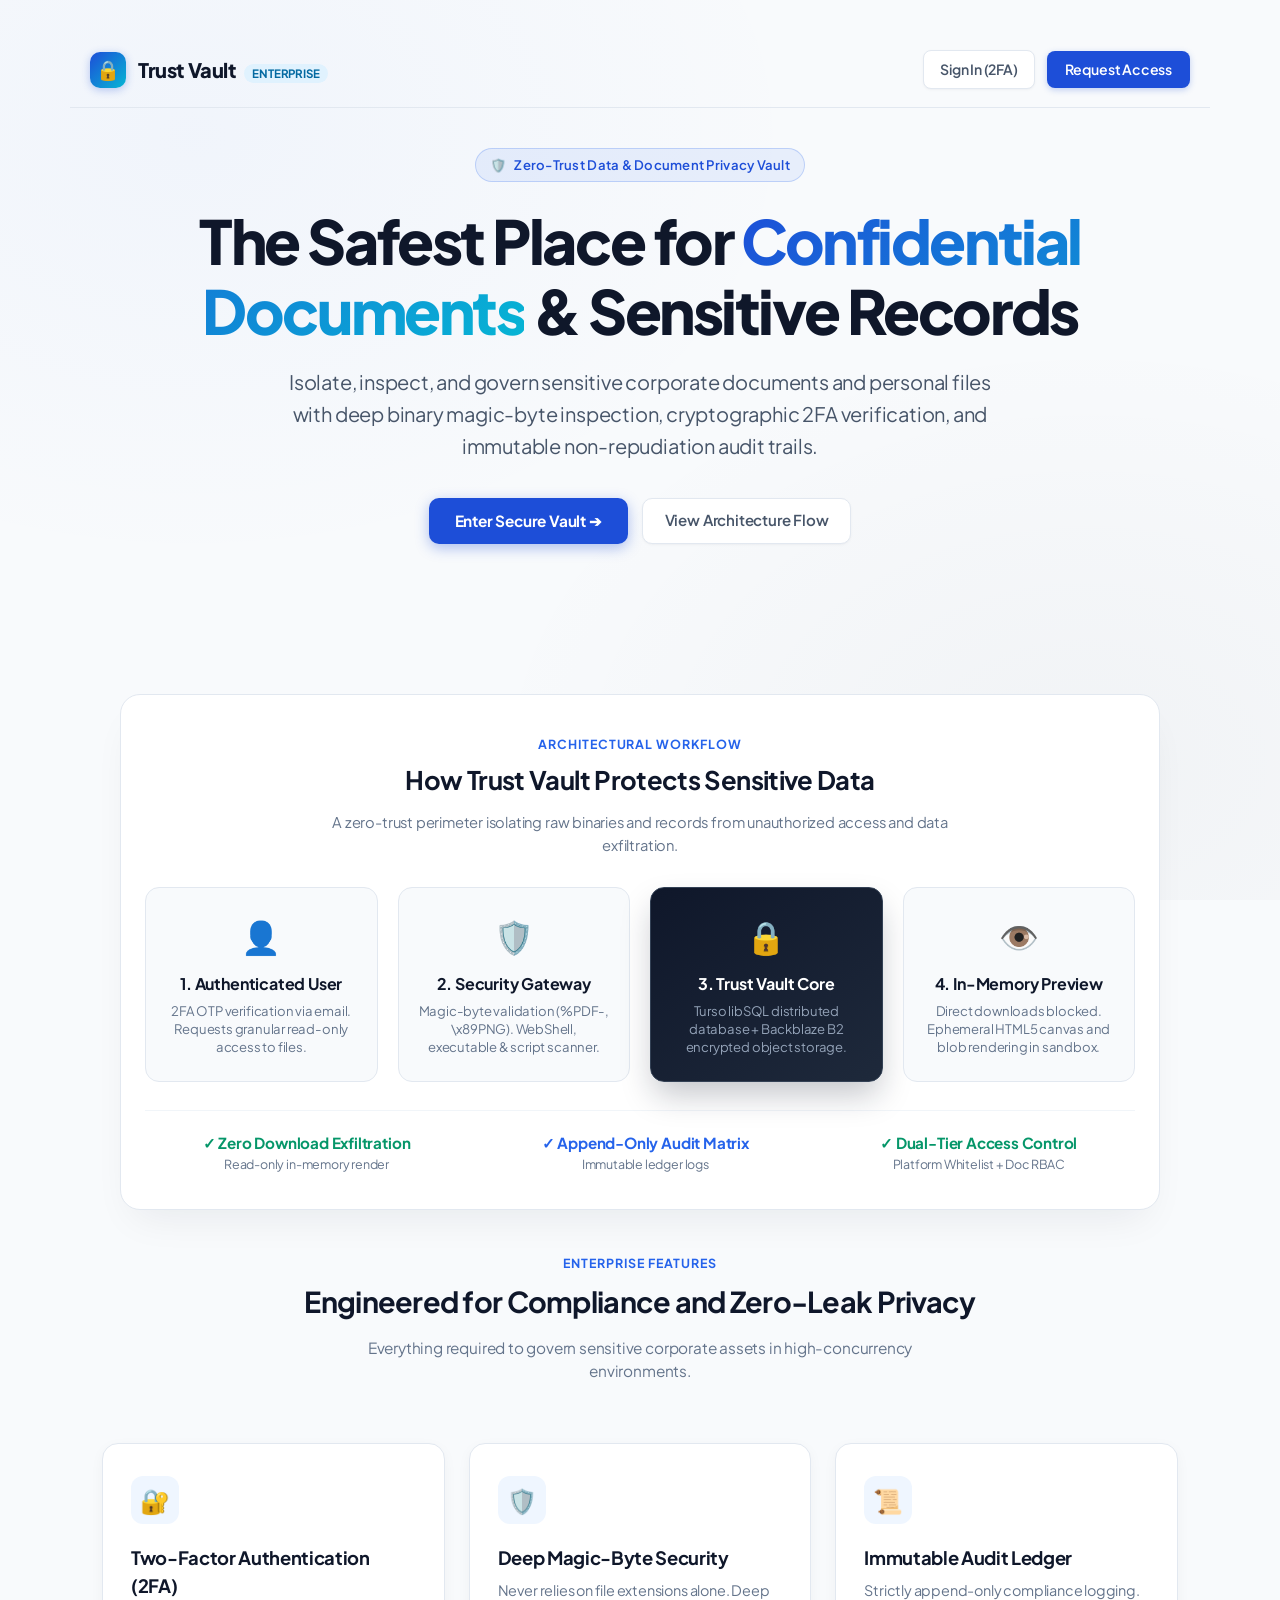
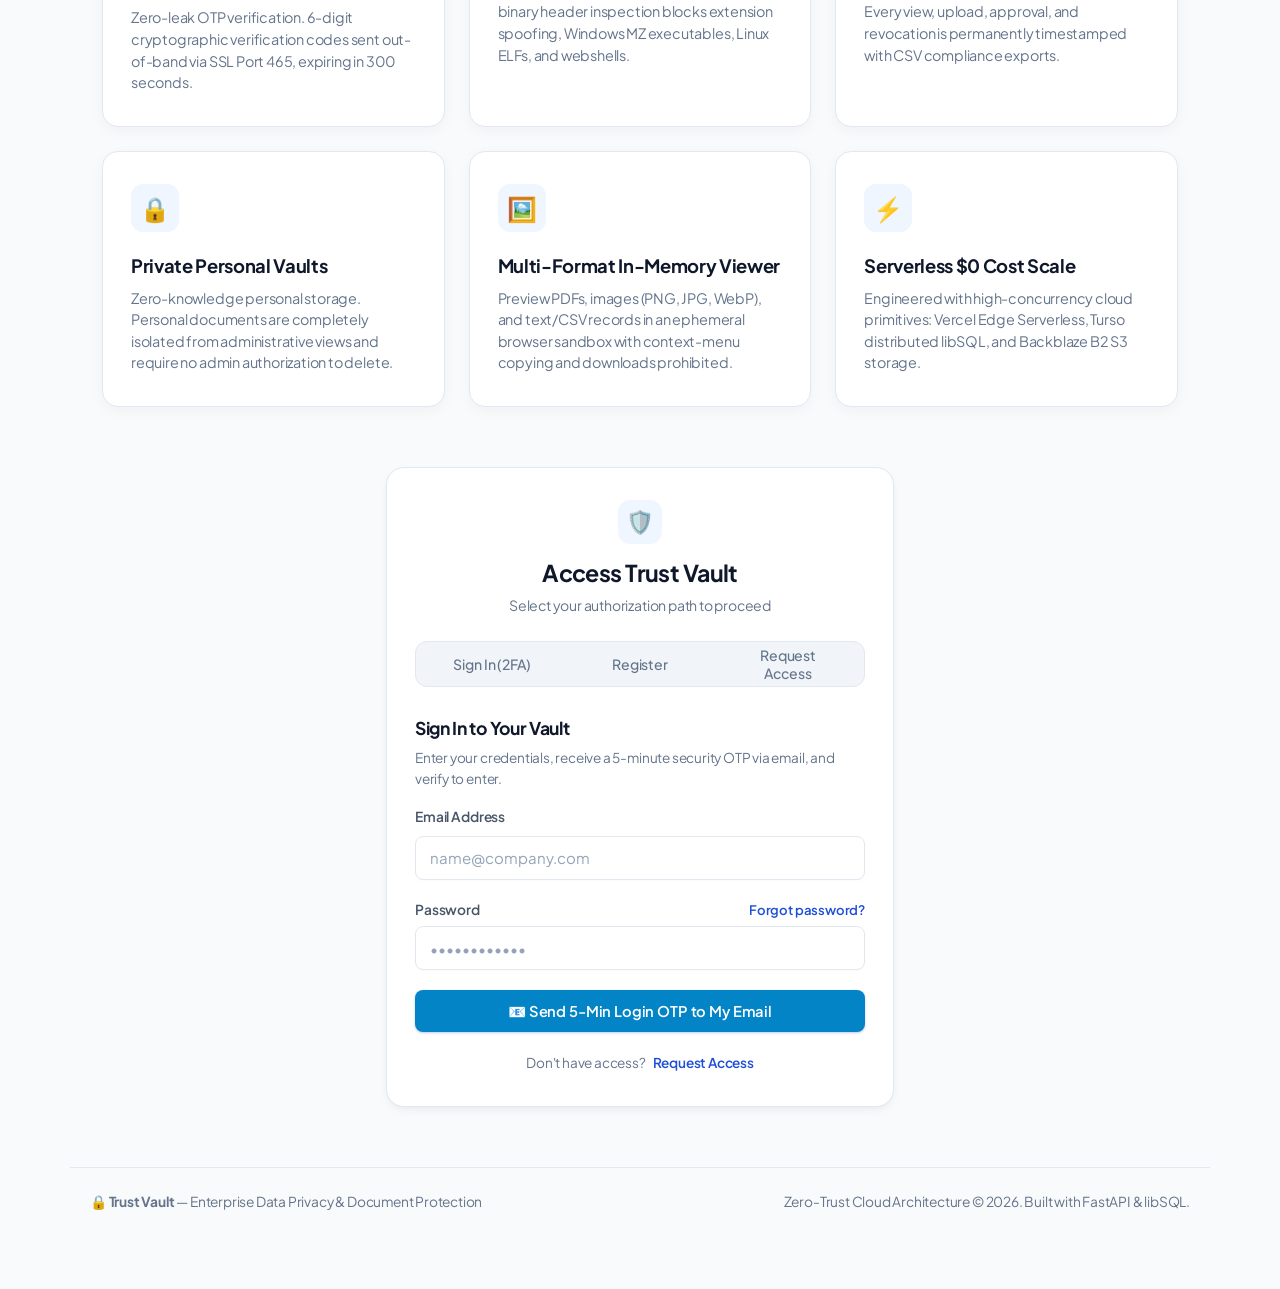
==== public/index.html @ 396ccda2 "feat(ui): design Skyflow-inspired enterprise privacy vault landing page with visual architectural fl" ====
<!DOCTYPE html>
<html lang="en">
<head>
    <meta charset="UTF-8">
    <meta name="viewport" content="width=device-width, initial-scale=1.0">
    <title>Trust Vault — Zero-Trust Data & Document Privacy Vault</title>
    <link rel="stylesheet" href="style.css">
    <style>
        /* Skyflow-Inspired High-Tech Privacy Vault Theme */
        .landing-hero {
            max-width: 1200px;
            margin: 0 auto;
            padding: 40px 20px 60px 20px;
            text-align: center;
        }
        .sky-badge {
            display: inline-flex;
            align-items: center;
            gap: 8px;
            padding: 6px 14px;
            background: rgba(37, 99, 235, 0.08);
            border: 1px solid rgba(37, 99, 235, 0.22);
            border-radius: 9999px;
            font-size: 0.82rem;
            font-weight: 600;
            color: #1d4ed8;
            margin-bottom: 24px;
            letter-spacing: 0.02em;
        }
        .sky-hero-title {
            font-size: clamp(2.3rem, 5vw, 3.8rem);
            font-weight: 800;
            line-height: 1.15;
            letter-spacing: -0.04em;
            color: #0f172a;
            max-width: 900px;
            margin: 0 auto 20px auto;
        }
        .sky-hero-title span {
            background: linear-gradient(135deg, #1d4ed8 0%, #06b6d4 100%);
            -webkit-background-clip: text;
            -webkit-text-fill-color: transparent;
        }
        .sky-hero-desc {
            font-size: clamp(1.05rem, 2vw, 1.25rem);
            color: #475569;
            max-width: 720px;
            margin: 0 auto 36px auto;
            line-height: 1.6;
        }
        .sky-cta-group {
            display: flex;
            justify-content: center;
            align-items: center;
            gap: 14px;
            flex-wrap: wrap;
            margin-bottom: 50px;
        }
        
        /* Architecture Flow Diagram Container */
        .sky-architecture-card {
            background: #ffffff;
            border: 1px solid #e2e8f0;
            border-radius: 20px;
            padding: 36px 24px;
            box-shadow: 0 20px 40px -15px rgba(15, 23, 42, 0.08);
            margin: 40px auto;
            max-width: 1040px;
        }
        
        .flow-grid {
            display: grid;
            grid-template-columns: repeat(auto-fit, minmax(220px, 1fr));
            gap: 20px;
            align-items: center;
            margin-top: 30px;
            position: relative;
        }

        .flow-node {
            background: #f8fafc;
            border: 1px solid #e2e8f0;
            border-radius: 14px;
            padding: 24px 18px;
            text-align: center;
            transition: all 0.25s ease;
            position: relative;
        }
        .flow-node:hover {
            transform: translateY(-3px);
            border-color: #2563eb;
            box-shadow: 0 10px 25px -5px rgba(37, 99, 235, 0.12);
        }
        .flow-node-vault {
            background: linear-gradient(145deg, #0f172a 0%, #1e293b 100%);
            border: 1px solid #334155;
            color: #ffffff;
            box-shadow: 0 16px 32px -4px rgba(15, 23, 42, 0.25);
        }
        .flow-node-vault p {
            color: #94a3b8;
        }
        .flow-node-icon {
            font-size: 2rem;
            margin-bottom: 12px;
            display: inline-block;
        }

        /* Bento Grid Capabilities */
        .bento-grid {
            display: grid;
            grid-template-columns: repeat(auto-fit, minmax(310px, 1fr));
            gap: 24px;
            max-width: 1140px;
            margin: 60px auto;
            padding: 0 16px;
        }
        .bento-card {
            background: #ffffff;
            border: 1px solid #e2e8f0;
            border-radius: 16px;
            padding: 32px 28px;
            box-shadow: 0 4px 14px rgba(15, 23, 42, 0.04);
            transition: all 0.25s ease;
            text-align: left;
        }
        .bento-card:hover {
            border-color: #cbd5e1;
            box-shadow: 0 14px 28px -4px rgba(15, 23, 42, 0.08);
            transform: translateY(-2px);
        }
        .bento-icon-wrapper {
            width: 48px;
            height: 48px;
            border-radius: 12px;
            display: flex;
            align-items: center;
            justify-content: center;
            font-size: 1.5rem;
            margin-bottom: 20px;
            background: #eff6ff;
            color: #1d4ed8;
        }

        /* Interactive Authentication Gateway Modal/Card */
        #authPortalCard {
            scroll-margin-top: 40px;
        }
    </style>
</head>
<body>

    <!-- 1. EXECUTIVE SKYFLOW-STYLE HEADER -->
    <header style="max-width: 1140px; margin: 0 auto; display: flex; justify-content: space-between; align-items: center; padding: 18px 20px; border-bottom: 1px solid var(--border-light);">
        <div style="display: flex; align-items: center; gap: 12px;">
            <div style="width: 36px; height: 36px; background: linear-gradient(135deg, #1d4ed8, #06b6d4); border-radius: 10px; display: flex; align-items: center; justify-content: center; color: white; font-size: 1.2rem; font-weight: bold; box-shadow: 0 2px 8px rgba(29, 78, 216, 0.3);">
                🔒
            </div>
            <div>
                <span style="font-weight: 800; font-size: 1.25rem; letter-spacing: -0.02em; color: #0f172a;">Trust Vault</span>
                <span style="font-size: 0.72rem; background: #e0f2fe; color: #0369a1; padding: 2px 8px; border-radius: 9999px; margin-left: 6px; font-weight: 700;">ENTERPRISE</span>
            </div>
        </div>
        <div style="display: flex; gap: 12px; align-items: center;">
            <a href="#authPortalCard" onclick="switchTab('login')" class="btn-secondary" style="text-decoration: none; padding: 8px 16px; border-radius: 8px; font-size: 0.88rem; font-weight: 600;">Sign In (2FA)</a>
            <a href="#authPortalCard" onclick="switchTab('request')" style="text-decoration: none; background: #1d4ed8; color: white; padding: 8px 18px; border-radius: 8px; font-size: 0.88rem; font-weight: 600; box-shadow: 0 2px 6px rgba(29, 78, 216, 0.25);">Request Access</a>
        </div>
    </header>

    <!-- 2. HERO SECTION -->
    <section class="landing-hero">
        <div class="sky-badge">
            <span>🛡️</span> Zero-Trust Data & Document Privacy Vault
        </div>
        <h1 class="sky-hero-title">
            The Safest Place for <span>Confidential Documents</span> & Sensitive Records
        </h1>
        <p class="sky-hero-desc">
            Isolate, inspect, and govern sensitive corporate documents and personal files with deep binary magic-byte inspection, cryptographic 2FA verification, and immutable non-repudiation audit trails.
        </p>
        <div class="sky-cta-group">
            <a href="#authPortalCard" onclick="switchTab('login')" style="text-decoration: none; background: #1d4ed8; color: white; height: 46px; padding: 0 26px; border-radius: 10px; font-size: 0.96rem; font-weight: 700; display: inline-flex; align-items: center; gap: 8px; box-shadow: 0 4px 14px rgba(29, 78, 216, 0.35);">
                Enter Secure Vault ➔
            </a>
            <a href="#skyflowArchitecture" class="btn-secondary" style="text-decoration: none; height: 46px; padding: 0 22px; border-radius: 10px; font-size: 0.94rem; font-weight: 600; display: inline-flex; align-items: center; gap: 8px;">
                View Architecture Flow
            </a>
        </div>
    </section>

    <!-- 3. SKYFLOW-STYLE ARCHITECTURE DIAGRAM -->
    <section id="skyflowArchitecture" style="max-width: 1140px; margin: 0 auto; padding: 0 16px;">
        <div class="sky-architecture-card">
            <div style="text-align: center; max-width: 650px; margin: 0 auto;">
                <span style="font-size: 0.78rem; text-transform: uppercase; font-weight: 700; letter-spacing: 0.08em; color: #2563eb;">Architectural Workflow</span>
                <h2 style="margin-top: 6px; font-size: 1.6rem;">How Trust Vault Protects Sensitive Data</h2>
                <p style="font-size: 0.92rem; color: #64748b;">A zero-trust perimeter isolating raw binaries and records from unauthorized access and data exfiltration.</p>
            </div>

            <!-- Flow Diagram Visualization -->
            <div class="flow-grid">
                <!-- Step 1: User Client -->
                <div class="flow-node">
                    <span class="flow-node-icon">👤</span>
                    <h4 style="margin-bottom: 6px; font-size: 1rem; color: #0f172a;">1. Authenticated User</h4>
                    <p style="font-size: 0.82rem; color: #64748b; line-height: 1.4;">2FA OTP verification via email. Requests granular read-only access to files.</p>
                </div>

                <!-- Step 2: Zero-Trust Gateway -->
                <div class="flow-node">
                    <span class="flow-node-icon">🛡️</span>
                    <h4 style="margin-bottom: 6px; font-size: 1rem; color: #0f172a;">2. Security Gateway</h4>
                    <p style="font-size: 0.82rem; color: #64748b; line-height: 1.4;">Magic-byte validation (%PDF-, \x89PNG). WebShell, executable & script scanner.</p>
                </div>

                <!-- Step 3: Isolated Privacy Vault Core -->
                <div class="flow-node flow-node-vault">
                    <span class="flow-node-icon">🔒</span>
                    <h4 style="margin-bottom: 6px; font-size: 1rem; color: #ffffff;">3. Trust Vault Core</h4>
                    <p style="font-size: 0.82rem; line-height: 1.4;">Turso libSQL distributed database + Backblaze B2 encrypted object storage.</p>
                </div>

                <!-- Step 4: Zero-Leak In-Memory Inspection -->
                <div class="flow-node">
                    <span class="flow-node-icon">👁️</span>
                    <h4 style="margin-bottom: 6px; font-size: 1rem; color: #0f172a;">4. In-Memory Preview</h4>
                    <p style="font-size: 0.82rem; color: #64748b; line-height: 1.4;">Direct downloads blocked. Ephemeral HTML5 canvas and blob rendering in sandbox.</p>
                </div>
            </div>

            <!-- Flow Bottom Status -->
            <div style="margin-top: 28px; padding-top: 20px; border-top: 1px solid #f1f5f9; display: flex; justify-content: space-around; flex-wrap: wrap; gap: 16px; text-align: center;">
                <div>
                    <strong style="color: #059669; font-size: 0.95rem;">✓ Zero Download Exfiltration</strong>
                    <div style="font-size: 0.78rem; color: #64748b;">Read-only in-memory render</div>
                </div>
                <div>
                    <strong style="color: #2563eb; font-size: 0.95rem;">✓ Append-Only Audit Matrix</strong>
                    <div style="font-size: 0.78rem; color: #64748b;">Immutable ledger logs</div>
                </div>
                <div>
                    <strong style="color: #059669; font-size: 0.95rem;">✓ Dual-Tier Access Control</strong>
                    <div style="font-size: 0.78rem; color: #64748b;">Platform Whitelist + Doc RBAC</div>
                </div>
            </div>
        </div>
    </section>

    <!-- 4. SKYFLOW-STYLE CAPABILITY BENTO GRID -->
    <section style="max-width: 1140px; margin: 40px auto 20px auto; text-align: center; padding: 0 16px;">
        <span style="font-size: 0.78rem; text-transform: uppercase; font-weight: 700; letter-spacing: 0.08em; color: #2563eb;">Enterprise Features</span>
        <h2 style="font-size: 1.8rem; margin-top: 6px; color: #0f172a;">Engineered for Compliance and Zero-Leak Privacy</h2>
        <p style="font-size: 0.96rem; color: #64748b; max-width: 600px; margin: 0 auto;">Everything required to govern sensitive corporate assets in high-concurrency environments.</p>

        <div class="bento-grid">
            <div class="bento-card">
                <div class="bento-icon-wrapper">🔐</div>
                <h3 style="font-size: 1.15rem; margin-bottom: 8px;">Two-Factor Authentication (2FA)</h3>
                <p style="font-size: 0.9rem; color: #64748b; line-height: 1.5;">
                    Zero-leak OTP verification. 6-digit cryptographic verification codes sent out-of-band via SSL Port 465, expiring in 300 seconds.
                </p>
            </div>

            <div class="bento-card">
                <div class="bento-icon-wrapper">🛡️</div>
                <h3 style="font-size: 1.15rem; margin-bottom: 8px;">Deep Magic-Byte Security</h3>
                <p style="font-size: 0.9rem; color: #64748b; line-height: 1.5;">
                    Never relies on file extensions alone. Deep binary header inspection blocks extension spoofing, Windows MZ executables, Linux ELFs, and webshells.
                </p>
            </div>

            <div class="bento-card">
                <div class="bento-icon-wrapper">📜</div>
                <h3 style="font-size: 1.15rem; margin-bottom: 8px;">Immutable Audit Ledger</h3>
                <p style="font-size: 0.9rem; color: #64748b; line-height: 1.5;">
                    Strictly append-only compliance logging. Every view, upload, approval, and revocation is permanently timestamped with CSV compliance exports.
                </p>
            </div>

            <div class="bento-card">
                <div class="bento-icon-wrapper">🔒</div>
                <h3 style="font-size: 1.15rem; margin-bottom: 8px;">Private Personal Vaults</h3>
                <p style="font-size: 0.9rem; color: #64748b; line-height: 1.5;">
                    Zero-knowledge personal storage. Personal documents are completely isolated from administrative views and require no admin authorization to delete.
                </p>
            </div>

            <div class="bento-card">
                <div class="bento-icon-wrapper">🖼️</div>
                <h3 style="font-size: 1.15rem; margin-bottom: 8px;">Multi-Format In-Memory Viewer</h3>
                <p style="font-size: 0.9rem; color: #64748b; line-height: 1.5;">
                    Preview PDFs, images (PNG, JPG, WebP), and text/CSV records in an ephemeral browser sandbox with context-menu copying and downloads prohibited.
                </p>
            </div>

            <div class="bento-card">
                <div class="bento-icon-wrapper">⚡</div>
                <h3 style="font-size: 1.15rem; margin-bottom: 8px;">Serverless $0 Cost Scale</h3>
                <p style="font-size: 0.9rem; color: #64748b; line-height: 1.5;">
                    Engineered with high-concurrency cloud primitives: Vercel Edge Serverless, Turso distributed libSQL, and Backblaze B2 S3 storage.
                </p>
            </div>
        </div>
    </section>

    <!-- 5. INTERACTIVE AUTHENTICATION GATEWAY (PORTAL) -->
    <section id="authPortalCard" style="max-width: 540px; margin: 40px auto 60px auto; padding: 0 16px;">
        <div class="container" style="padding: 32px 28px;">
            <div style="text-align: center; margin-bottom: 24px;">
                <div style="width: 44px; height: 44px; background: #eff6ff; color: #1d4ed8; border-radius: 12px; display: inline-flex; align-items: center; justify-content: center; font-size: 1.4rem; margin-bottom: 12px;">
                    🛡️
                </div>
                <h2 style="font-size: 1.45rem; margin-bottom: 4px;">Access Trust Vault</h2>
                <p style="font-size: 0.88rem; color: var(--text-muted);">Select your authorization path to proceed</p>
            </div>

            <div id="alertBox"></div>

            <!-- TABS (Segmented Control) -->
            <div class="tab-bar-scrollable" style="display: flex; margin-bottom: 22px;">
                <button onclick="switchTab('login')" id="tabLogin" style="flex: 1;">Sign In (2FA)</button>
                <button onclick="switchTab('register')" id="tabRegister" style="flex: 1;">Register</button>
                <button onclick="switchTab('request')" id="tabRequest" style="flex: 1;">Request Access</button>
            </div>

            <!-- 1. LOGIN FORM WITH 2FA OTP -->
            <div id="formLogin">
                <h3 style="font-size: 1.1rem; margin-bottom: 6px;">Sign In to Your Vault</h3>
                <p style="font-size: 0.85rem; color: var(--text-muted); margin-bottom: 18px;">Enter your credentials, receive a 5-minute security OTP via email, and verify to enter.</p>
                
                <div class="form-group">
                    <label>Email Address</label>
                    <input type="email" id="loginEmail" placeholder="name@company.com">
                </div>
                <div class="form-group">
                    <div style="display: flex; justify-content: space-between; align-items: center;">
                        <label style="margin-bottom: 0;">Password</label>
                        <a href="javascript:void(0)" onclick="switchTab('forgot')" style="font-size: 0.82rem; color: var(--primary); font-weight: 600; text-decoration: none;">Forgot password?</a>
                    </div>
                    <input type="password" id="loginPassword" placeholder="••••••••••••" style="margin-top: 6px;">
                </div>

                <!-- STEP 1: REQUEST OTP BUTTON -->
                <div id="loginOtpRequestSection" style="margin-bottom: 16px;">
                    <button type="button" id="btnRequestLoginOtp" onclick="handleSendLoginOtp()" style="width: 100%; background: #0284c7;">
                        📧 Send 5-Min Login OTP to My Email
                    </button>
                </div>

                <!-- STEP 2: OTP INPUT -->
                <div id="loginOtpInputSection" style="display: none; background: #f8fafc; padding: 18px; border-radius: 12px; border: 1px dashed var(--brand-primary); margin-bottom: 16px;">
                    <label style="color: var(--brand-primary); font-weight: 700;">Enter 6-Digit Email OTP (Valid for 5 Min)</label>
                    <input type="text" id="loginOtp" placeholder="123456" maxlength="6" style="font-size: 1.3rem; letter-spacing: 5px; text-align: center; font-weight: bold; margin-bottom: 12px; height: 48px;">
                    <button type="button" onclick="handleLogin()" style="width: 100%; height: 44px;">Verify OTP & Complete Sign In</button>
                    <p style="font-size: 0.80rem; text-align: center; color: var(--text-muted); margin-top: 10px;">
                        Didn't receive it? <a href="javascript:void(0)" onclick="handleSendLoginOtp()" style="color: var(--primary); font-weight: 600; text-decoration: underline;">Resend OTP</a>
                    </p>
                </div>

                <div style="text-align: center; margin-top: 18px;">
                    <span style="font-size: 0.85rem; color: var(--text-muted);">Don't have access?</span>
                    <a href="javascript:void(0)" onclick="switchTab('request')" style="font-size: 0.85rem; color: var(--primary); font-weight: 600; text-decoration: none; margin-left: 4px;">Request Access</a>
                </div>
            </div>

            <!-- 2. REGISTER FORM -->
            <div id="formRegister" style="display: none;">
                <h3 style="font-size: 1.1rem; margin-bottom: 6px;">Create Account (Approved Whitelist Only)</h3>
                <p style="font-size: 0.85rem; color: var(--text-muted); margin-bottom: 18px;">Use the confidential secure code dispatched to your email after admin approval.</p>
                <div class="form-group">
                    <label>Approved Email</label>
                    <input type="email" id="regEmail" placeholder="Your approved email">
                </div>
                <div class="form-group">
                    <label>Secure Registration Code</label>
                    <input type="text" id="regCode" placeholder="e.g., TV-A1B2C3">
                </div>
                <div class="form-group">
                    <label>Set Password</label>
                    <input type="password" id="regPassword" placeholder="Choose a strong password (min 6 chars)">
                </div>
                <button onclick="handleRegister()" style="width: 100%; height: 44px;">Create Account</button>
            </div>

            <!-- 3. REQUEST ACCESS FORM -->
            <div id="formRequest" style="display: none;">
                <h3 style="font-size: 1.1rem; margin-bottom: 6px;">Request Whitelist Entry</h3>
                <p style="font-size: 0.85rem; color: var(--text-muted); margin-bottom: 18px;">New users must submit their email for administrator authorization. Upon approval, your registration security code will be sent to your email.</p>
                <div class="form-group">
                    <label>Your Email Address</label>
                    <input type="email" id="reqEmail" placeholder="name@company.com">
                </div>
                <button onclick="handleRequestAccess()" style="width: 100%; height: 44px;">Submit Access Request</button>
            </div>

            <!-- 4. FORGOT PASSWORD WITH 5-MIN OTP -->
            <div id="formForgot" style="display: none;">
                <div style="display: flex; justify-content: space-between; align-items: center; margin-bottom: 15px;">
                    <h3 style="margin: 0; font-size: 1.1rem;">Reset Forgotten Password</h3>
                    <a href="javascript:void(0)" onclick="switchTab('login')" style="font-size: 0.84rem; color: var(--primary); font-weight: 600; text-decoration: none;">← Back to Sign In</a>
                </div>
                <p style="font-size: 0.85rem; color: var(--text-muted); margin-bottom: 18px;">Enter your registered email to receive a 5-minute one-time verification password reset code.</p>

                <div id="forgotStep1">
                    <div class="form-group">
                        <label>Registered Email Address</label>
                        <input type="email" id="forgotEmail" placeholder="name@example.com">
                    </div>
                    <button type="button" id="btnSendForgotOtp" onclick="handleSendForgotOtp()" style="width: 100%; height: 44px;">Send Password Reset OTP</button>
                </div>

                <div id="forgotStep2" style="display: none; margin-top: 15px; background: #f8fafc; padding: 18px; border-radius: 12px; border: 1px solid var(--border-light);">
                    <div class="form-group">
                        <label>6-Digit Reset Code (From Email)</label>
                        <input type="text" id="resetOtp" placeholder="123456" maxlength="6" style="font-size: 1.2rem; letter-spacing: 4px; text-align: center; font-weight: bold; height: 44px;">
                    </div>
                    <div class="form-group">
                        <label>New Password (min 6 chars)</label>
                        <input type="password" id="newPassword" placeholder="••••••••••••">
                    </div>
                    <button type="button" onclick="handleResetPassword()" style="width: 100%; background: #059669; height: 44px;">Change Password</button>
                </div>
            </div>

        </div>
    </section>

    <!-- 6. FOOTER -->
    <footer style="max-width: 1140px; margin: 40px auto 20px auto; padding: 24px 20px; border-top: 1px solid var(--border-light); display: flex; justify-content: space-between; align-items: center; flex-wrap: wrap; gap: 14px; font-size: 0.86rem; color: #64748b;">
        <div>
            🔒 <strong>Trust Vault</strong> — Enterprise Data Privacy & Document Protection
        </div>
        <div>
            Zero-Trust Cloud Architecture &copy; 2026. Built with FastAPI &amp; libSQL.
        </div>
    </footer>

    <!-- GLOBAL CONFIRMATION / NOTICE MODAL -->
    <div id="appModal" class="custom-modal-backdrop" style="display: none;">
        <div class="custom-modal-box">
            <h3 id="appModalTitle" style="margin-bottom: 12px;">Notice</h3>
            <p id="appModalMessage" style="color: var(--text-muted); margin-bottom: 20px; line-height: 1.5;"></p>
            <div id="appModalButtons" style="display: flex; gap: 10px; justify-content: center;">
                <button id="appModalOkBtn" onclick="closeAppModal()">OK</button>
            </div>
        </div>
    </div>

    <script src="script.js"></script>
</body>
</html>
---- public/style.css ----
/* ==========================================================================
   Trust Vault — Enterprise Executive Design System
   Palette: Cupertino Slate, Deep Titanium, Alpine Frost, Obsidian Glass
   Cubic Easing: Standard iOS Spring Curves & Micro-Interactions
   ========================================================================== */

@import url('https://fonts.googleapis.com/css2?family=Plus+Jakarta+Sans:wght@400;500;600;700;800&family=JetBrains+Mono:wght@400;500;600&display=swap');

:root {
    /* Sophisticated Executive Palette */
    --brand-primary: #1d4ed8;            /* Deep Royal / Corporate Trust Blue */
    --brand-primary-hover: #1e40af;      /* Rich Navy Hover */
    --brand-gradient: linear-gradient(135deg, #1e3a8a 0%, #2563eb 100%);
    --brand-subtle: rgba(29, 78, 216, 0.08);
    
    /* Titanium & Neutral Surface Hierarchy */
    --surface-bg: #f8fafc;              /* Slate White Canvas */
    --surface-card: #ffffff;            /* Pure Crisp Card */
    --surface-subtle: #f1f5f9;          /* Inset Segment Background */
    --surface-elevated: #ffffff;
    
    /* Precision Hairline Borders */
    --border-light: #e2e8f0;
    --border-subtle: #cbd5e1;
    --border-focus: rgba(37, 99, 235, 0.35);

    /* High-Fidelity Typography */
    --text-primary: #0f172a;            /* Deep Obsidian */
    --text-secondary: #475569;          /* Executive Slate */
    --text-muted: #64748b;              /* Cool Slate */
    --text-inverse: #ffffff;

    /* Semantic Status Accents */
    --status-success: #059669;          /* Deep Emerald */
    --status-success-bg: #ecfdf5;
    --status-success-border: #a7f3d0;
    
    --status-danger: #dc2626;           /* Crisp Crimson */
    --status-danger-bg: #fef2f2;
    --status-danger-border: #fecaca;
    
    --status-warning: #d97706;          /* Deep Amber */
    --status-warning-bg: #fffbeb;
    --status-warning-border: #fde68a;

    --status-info: #0284c7;             /* Precision Cobalt */
    --status-info-bg: #f0f9ff;
    --status-info-border: #bae6fd;

    /* Depth & Diffusion Shadows (Subtle, Layered Elevation) */
    --shadow-sm: 0 1px 3px 0 rgba(15, 23, 42, 0.04), 0 1px 2px -1px rgba(15, 23, 42, 0.03);
    --shadow-md: 0 4px 12px -2px rgba(15, 23, 42, 0.06), 0 2px 6px -2px rgba(15, 23, 42, 0.03);
    --shadow-lg: 0 16px 32px -4px rgba(15, 23, 42, 0.08), 0 6px 16px -4px rgba(15, 23, 42, 0.04);
    --shadow-modal: 0 25px 50px -12px rgba(15, 23, 42, 0.22);

    /* Radii */
    --radius-sm: 8px;
    --radius-md: 12px;
    --radius-lg: 18px;
    --radius-pill: 9999px;

    /* Backward-compatible variables */
    --primary: var(--brand-primary);
    --primary-hover: var(--brand-primary-hover);
    --bg-color: var(--surface-bg);
    --card-bg: var(--surface-card);
    --text-main: var(--text-primary);
    --border-color: var(--border-light);
    --danger: var(--status-danger);
    --success: var(--status-success);
}

/* Base Styles & Typography */
* {
    box-sizing: border-box;
    margin: 0;
    padding: 0;
    font-family: 'Plus Jakarta Sans', -apple-system, BlinkMacSystemFont, "Segoe UI", Roboto, sans-serif;
    -webkit-font-smoothing: antialiased;
    -moz-osx-font-smoothing: grayscale;
}

body {
    background-color: var(--surface-bg);
    background-image: 
        radial-gradient(at 15% 15%, rgba(37, 99, 235, 0.035) 0px, transparent 40%),
        radial-gradient(at 85% 85%, rgba(15, 23, 42, 0.03) 0px, transparent 40%);
    background-attachment: fixed;
    color: var(--text-primary);
    line-height: 1.5;
    letter-spacing: -0.012em;
    padding: 32px 18px;
    min-height: 100vh;
}

/* Master Glassmorphic Container */
.container {
    max-width: 1140px;
    margin: 12px auto;
    background: #ffffff;
    padding: 36px 40px;
    border-radius: var(--radius-lg);
    border: 1px solid var(--border-light);
    box-shadow: var(--shadow-md);
    transition: box-shadow 0.3s cubic-bezier(0.16, 1, 0.3, 1), transform 0.3s cubic-bezier(0.16, 1, 0.3, 1);
}

/* Typography Hierarchy */
h1 {
    font-size: 1.85rem;
    font-weight: 800;
    letter-spacing: -0.03em;
    color: var(--text-primary);
    line-height: 1.25;
    margin-bottom: 6px;
}

h2 {
    font-size: 1.4rem;
    font-weight: 700;
    letter-spacing: -0.025em;
    color: var(--text-primary);
    margin-bottom: 12px;
}

h3 {
    font-size: 1.12rem;
    font-weight: 700;
    letter-spacing: -0.018em;
    color: var(--text-primary);
    margin-bottom: 8px;
}

p {
    color: var(--text-secondary);
    font-size: 0.92rem;
    line-height: 1.55;
}

/* Navigation Header */
.nav-bar {
    display: flex;
    justify-content: space-between;
    align-items: center;
    margin-bottom: 30px;
    border-bottom: 1px solid var(--border-light);
    padding-bottom: 20px;
    flex-wrap: wrap;
    gap: 16px;
}

/* Form Controls with Refined States */
.form-group {
    margin-bottom: 20px;
}

label {
    display: block;
    font-weight: 600;
    margin-bottom: 8px;
    font-size: 0.86rem;
    letter-spacing: -0.01em;
    color: var(--text-secondary);
}

input, select {
    width: 100%;
    height: 44px;
    padding: 10px 14px;
    background: #ffffff;
    border: 1px solid var(--border-light);
    border-radius: var(--radius-sm);
    font-size: 0.94rem;
    color: var(--text-primary);
    outline: none;
    transition: all 0.22s cubic-bezier(0.16, 1, 0.3, 1);
    box-shadow: 0 1px 2px rgba(15, 23, 42, 0.02);
}

input:hover, select:hover {
    border-color: var(--border-subtle);
}

input:focus, select:focus {
    border-color: var(--brand-primary);
    box-shadow: 0 0 0 3.5px var(--border-focus);
    background: #ffffff;
}

input::placeholder {
    color: #94a3b8;
    font-weight: 400;
}

/* Tactile Executive Buttons with Micro-Interactions */
button {
    background-color: var(--brand-primary);
    color: #ffffff;
    border: 1px solid transparent;
    height: 42px;
    padding: 0 20px;
    border-radius: var(--radius-sm);
    font-size: 0.92rem;
    font-weight: 600;
    letter-spacing: -0.01em;
    cursor: pointer;
    transition: all 0.22s cubic-bezier(0.16, 1, 0.3, 1);
    display: inline-flex;
    align-items: center;
    justify-content: center;
    gap: 8px;
    box-shadow: 0 1px 3px rgba(29, 78, 216, 0.18), 0 1px 2px rgba(29, 78, 216, 0.12);
}

button:hover {
    background-color: var(--brand-primary-hover);
    box-shadow: 0 4px 12px rgba(29, 78, 216, 0.25);
    transform: translateY(-1px);
}

button:active {
    transform: translateY(0) scale(0.985);
    box-shadow: 0 1px 2px rgba(29, 78, 216, 0.2);
}

button.danger {
    background-color: var(--status-danger);
    box-shadow: 0 1px 3px rgba(220, 38, 38, 0.2);
}

button.danger:hover {
    background-color: #b91c1c;
    box-shadow: 0 4px 12px rgba(220, 38, 38, 0.28);
}

.btn-secondary {
    background-color: #ffffff;
    color: var(--text-secondary);
    border: 1px solid var(--border-light);
    box-shadow: var(--shadow-sm);
}

.btn-secondary:hover {
    background-color: var(--surface-subtle);
    color: var(--text-primary);
    border-color: var(--border-subtle);
    box-shadow: var(--shadow-sm);
}

/* Segmented Control Bar (Apple/macOS High-Performance Tab Bar) */
.tab-bar-scrollable {
    display: flex;
    background: #f1f5f9;
    padding: 4px;
    border-radius: var(--radius-md) !important;
    border: 1px solid #e2e8f0 !important;
    border-bottom: 1px solid #e2e8f0 !important;
    gap: 4px !important;
    margin-bottom: 28px !important;
}

.tab-bar-scrollable button {
    flex: 1;
    background: transparent !important;
    color: var(--text-muted) !important;
    border: none !important;
    border-radius: 9px !important;
    height: 36px;
    font-size: 0.88rem;
    font-weight: 500;
    box-shadow: none !important;
    transform: none !important;
    transition: all 0.2s cubic-bezier(0.16, 1, 0.3, 1);
}

.tab-bar-scrollable button:hover {
    color: var(--text-primary) !important;
    background: rgba(255, 255, 255, 0.5) !important;
}

/* Active Tab in Segmented Control */
.tab-bar-scrollable button[style*="var(--text-main)"],
.tab-bar-scrollable button[style*="var(--primary)"] {
    background: #ffffff !important;
    color: var(--text-primary) !important;
    font-weight: 600 !important;
    border: 1px solid rgba(0, 0, 0, 0.04) !important;
    box-shadow: 0 2px 6px rgba(15, 23, 42, 0.08) !important;
}

/* Cards & Inset Panels */
.card {
    background: #ffffff;
    border: 1px solid var(--border-light);
    padding: 26px;
    border-radius: var(--radius-md);
    margin-bottom: 22px;
    box-shadow: var(--shadow-sm);
    transition: all 0.25s cubic-bezier(0.16, 1, 0.3, 1);
}

.card:hover {
    box-shadow: var(--shadow-md);
    border-color: #cbd5e1;
}

.flex-row {
    display: flex;
    gap: 12px;
    align-items: center;
    flex-wrap: wrap;
}

/* Executive Status Badges */
.badge {
    padding: 4px 10px;
    border-radius: var(--radius-pill);
    font-size: 0.72rem;
    font-weight: 700;
    letter-spacing: 0.03em;
    text-transform: uppercase;
    display: inline-flex;
    align-items: center;
    justify-content: center;
    border: 1px solid transparent;
}

.badge.pending { 
    background: var(--status-warning-bg); 
    color: var(--status-warning); 
    border-color: var(--status-warning-border);
}

.badge.approved { 
    background: var(--status-success-bg); 
    color: var(--status-success); 
    border-color: var(--status-success-border);
}

.badge.rejected { 
    background: var(--status-danger-bg); 
    color: var(--status-danger); 
    border-color: var(--status-danger-border);
}

.badge.revoked { 
    background: #f1f5f9; 
    color: #475569; 
    border-color: #cbd5e1;
}

/* Precision Responsive Tables */
.table-responsive {
    width: 100%;
    overflow-x: auto;
    -webkit-overflow-scrolling: touch;
    margin-top: 16px;
    border-radius: var(--radius-md);
    border: 1px solid var(--border-light);
    background: #ffffff;
    box-shadow: var(--shadow-sm);
}

table {
    width: 100%;
    border-collapse: separate;
    border-spacing: 0;
    min-width: 600px;
}

th, td {
    padding: 13px 18px;
    text-align: left;
    border-bottom: 1px solid var(--border-light);
    font-size: 0.89rem;
    white-space: nowrap;
}

th {
    background-color: #f8fafc;
    font-weight: 600;
    font-size: 0.78rem;
    text-transform: uppercase;
    letter-spacing: 0.05em;
    color: var(--text-secondary);
}

tr:last-child td {
    border-bottom: none;
}

tbody tr {
    transition: background-color 0.16s ease;
}

tbody tr:hover {
    background-color: #f8fafc;
}

/* Alert Notifications */
.alert {
    padding: 14px 18px;
    border-radius: var(--radius-sm);
    margin-bottom: 22px;
    font-size: 0.90rem;
    line-height: 1.45;
    animation: slideDown 0.25s cubic-bezier(0.16, 1, 0.3, 1);
    border: 1px solid transparent;
}

.alert.success { 
    background: var(--status-success-bg); 
    color: var(--status-success); 
    border-color: var(--status-success-border); 
}

.alert.error { 
    background: var(--status-danger-bg); 
    color: var(--status-danger); 
    border-color: var(--status-danger-border); 
}

.alert.info { 
    background: var(--status-info-bg); 
    color: var(--status-info); 
    border-color: var(--status-info-border); 
}

/* Native Modal Dialog (iOS Sheet Presentation) */
.custom-modal-backdrop {
    position: fixed;
    top: 0;
    left: 0;
    right: 0;
    bottom: 0;
    background: rgba(15, 23, 42, 0.55);
    backdrop-filter: blur(12px);
    -webkit-backdrop-filter: blur(12px);
    display: flex;
    align-items: center;
    justify-content: center;
    z-index: 99999;
    padding: 20px;
    animation: fadeIn 0.2s ease-out;
}

.custom-modal-box {
    background: #ffffff;
    border-radius: var(--radius-lg);
    border: 1px solid var(--border-light);
    max-width: 440px;
    width: 100%;
    padding: 30px 26px;
    box-shadow: var(--shadow-modal);
    text-align: center;
    animation: springPop 0.3s cubic-bezier(0.16, 1, 0.3, 1);
}

@keyframes springPop {
    0% { transform: scale(0.94) translateY(8px); opacity: 0; }
    100% { transform: scale(1) translateY(0); opacity: 1; }
}

@keyframes slideDown {
    0% { opacity: 0; transform: translateY(-6px); }
    100% { opacity: 1; transform: translateY(0); }
}

@keyframes fadeIn {
    0% { opacity: 0; }
    100% { opacity: 1; }
}

/* Document Preview Modal Tweaks */
#previewModal > div {
    border: 1px solid var(--border-light) !important;
    box-shadow: var(--shadow-modal) !important;
}

/* Responsive Media Queries */
@media (max-width: 768px) {
    body {
        padding: 12px 10px;
    }
    .container {
        margin: 6px auto;
        padding: 22px 18px;
        border-radius: var(--radius-md);
    }
    .nav-bar {
        flex-direction: column;
        align-items: flex-start;
        gap: 12px;
    }
    .nav-bar .flex-row {
        width: 100%;
        justify-content: space-between;
    }
    .flex-row {
        flex-direction: column;
        align-items: stretch;
    }
    input, select, button {
        width: 100% !important;
    }
    .tab-bar-scrollable {
        overflow-x: auto;
    }
    .tab-bar-scrollable button {
        padding: 0 14px;
        font-size: 0.84rem;
    }
}

/* Security Print Lock */
@media print {
    body * {
        visibility: hidden !important;
    }
    body::after {
        content: "Enterprise DLP Alert: Document printing is prohibited by Trust Vault.";
        visibility: visible;
        position: fixed;
        top: 45%;
        left: 50%;
        transform: translate(-50%, -50%);
        font-size: 1.5rem;
        font-weight: 700;
        color: #dc2626;
        text-align: center;
    }
}
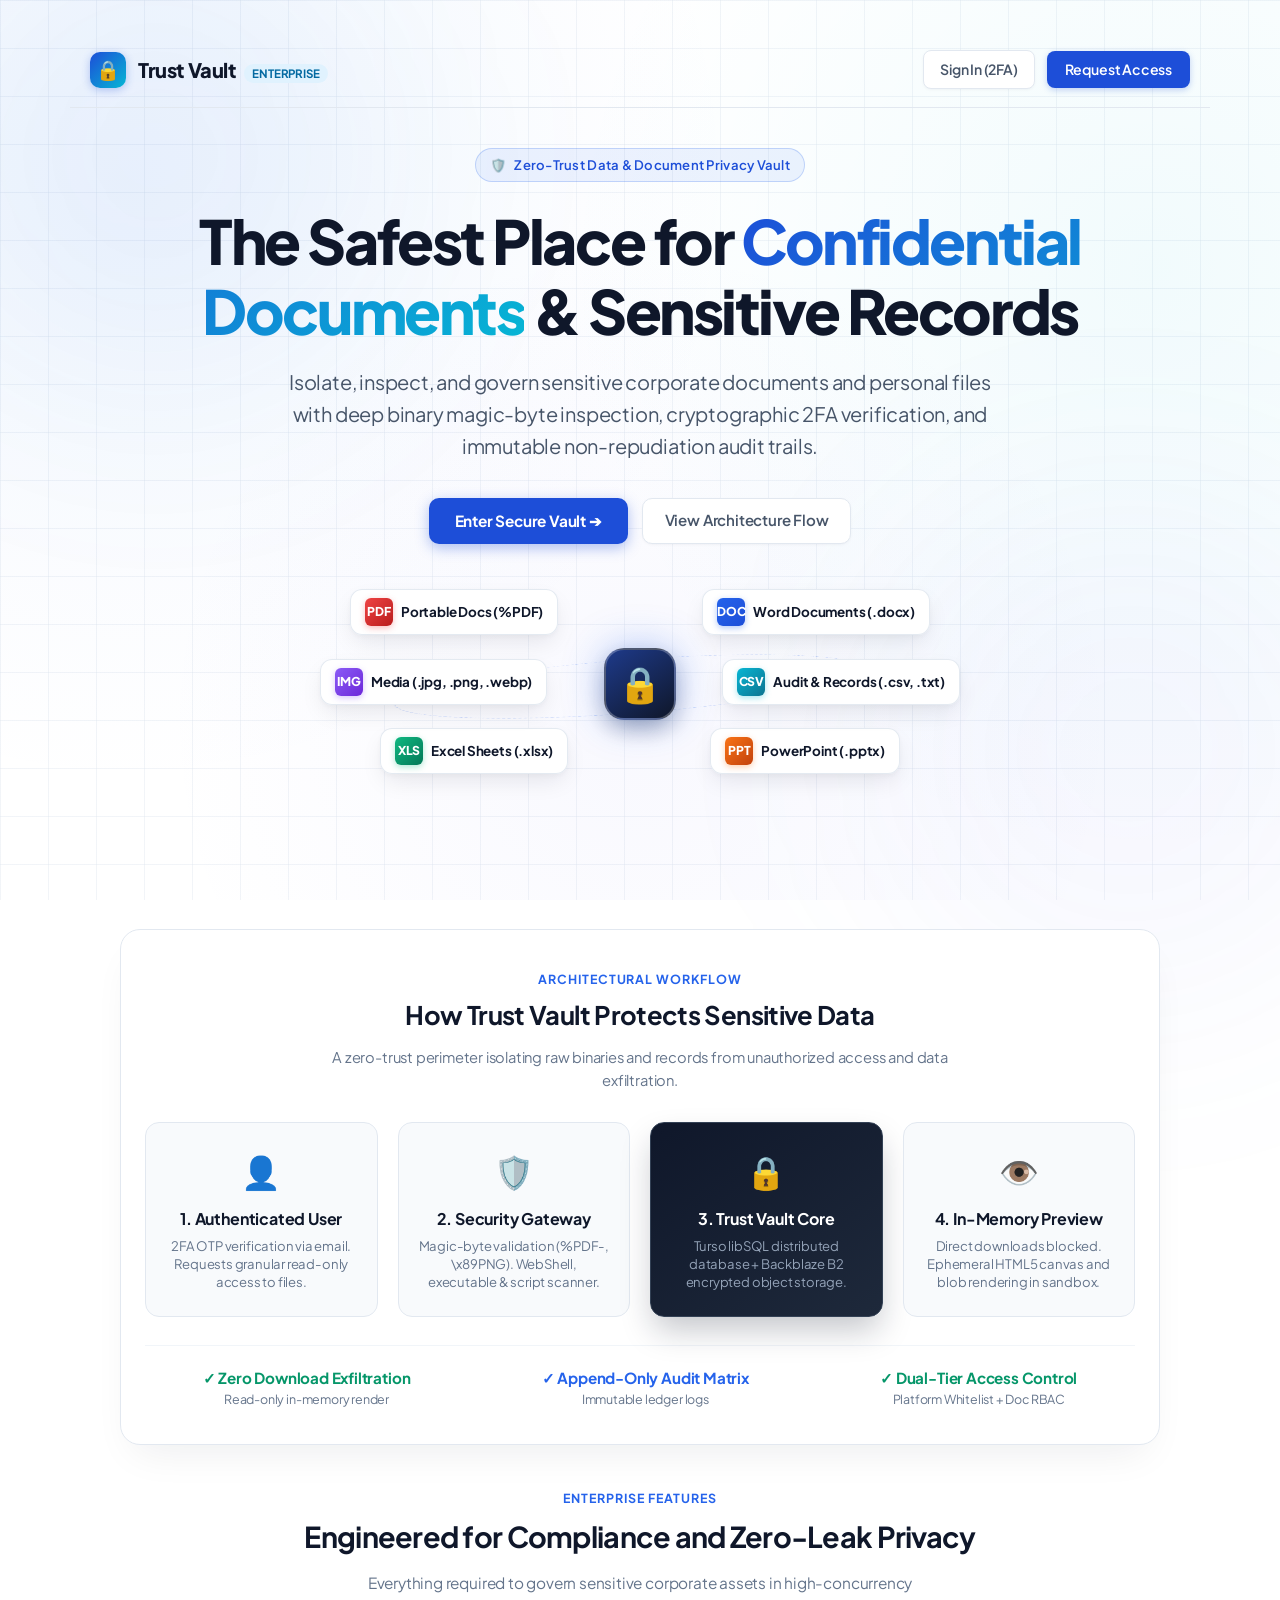
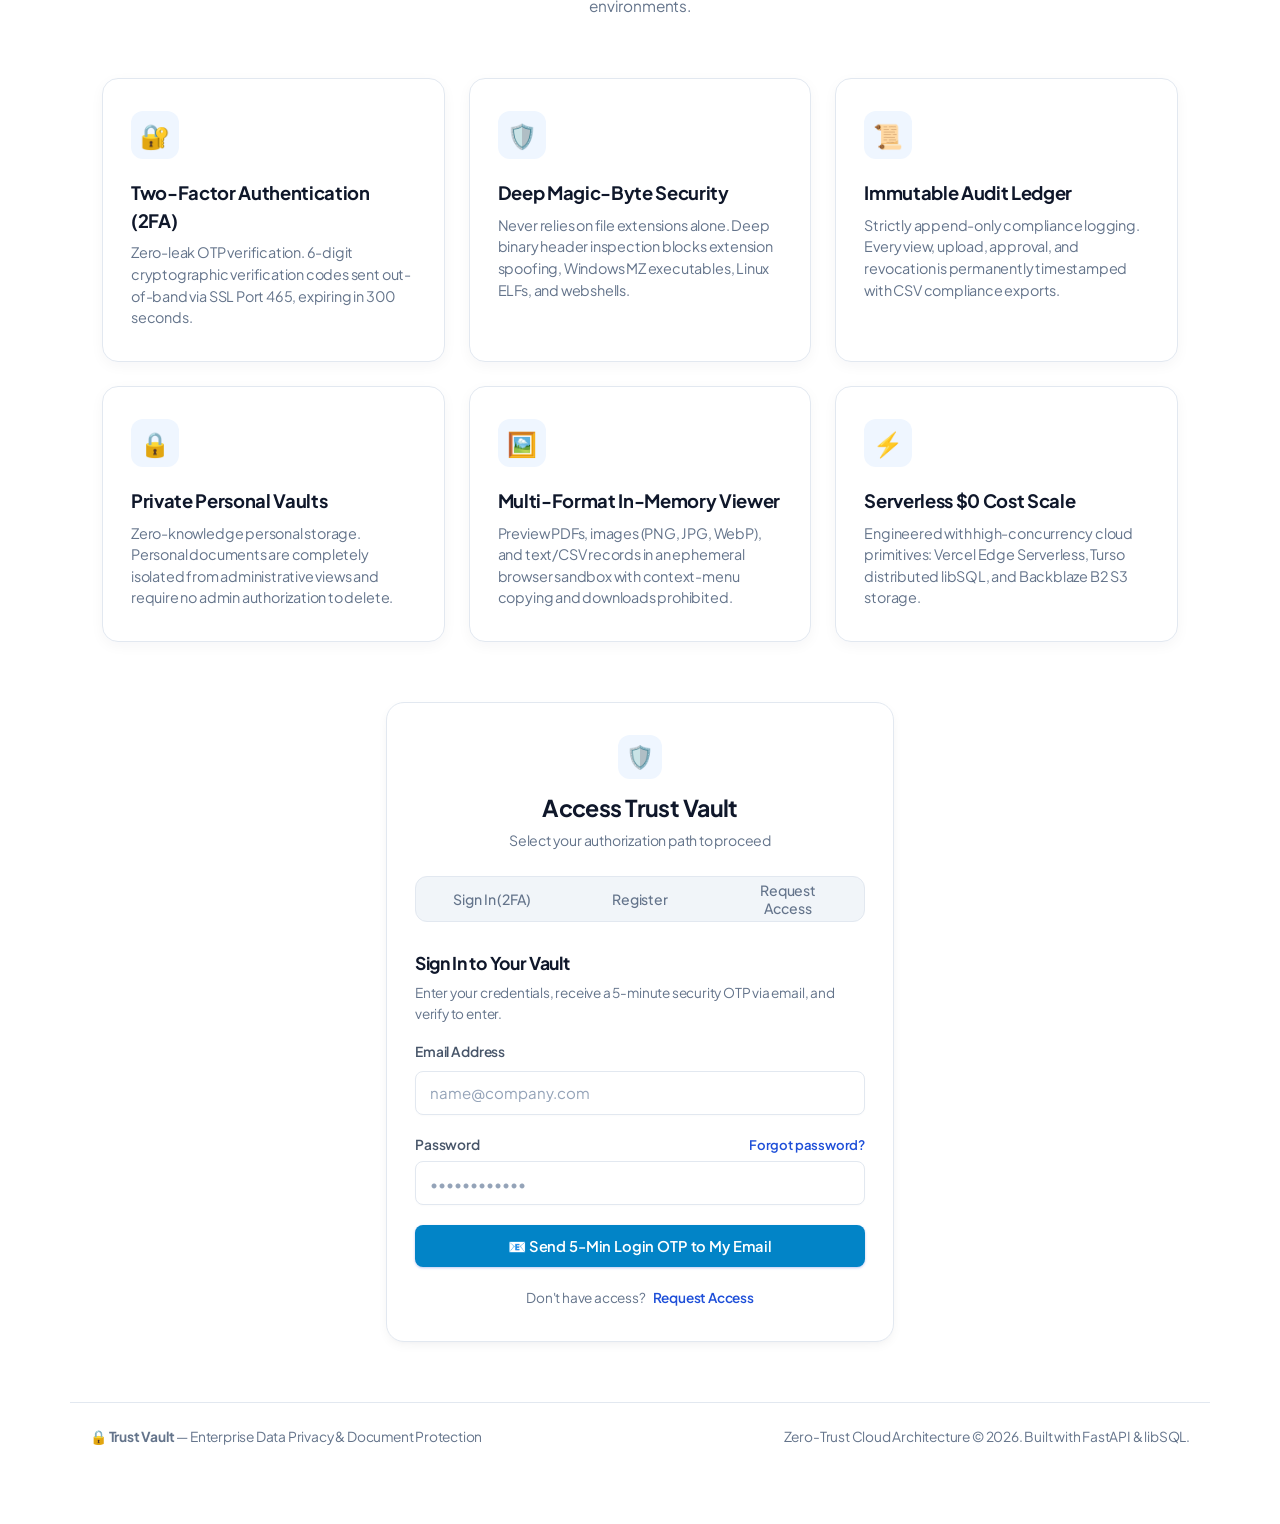
==== commit 1cfa2b02: "feat(ui): add 3D revolving holographic file formats stage and modern tactile interactive download bu" ====
--- a/public/index.html
+++ b/public/index.html
@@ -54,7 +54,108 @@
             align-items: center;
             gap: 14px;
             flex-wrap: wrap;
-            margin-bottom: 50px;
+            margin-bottom: 30px;
+        }
+
+        /* 3D Revolving Holographic Format Sphere */
+        .revolving-formats-stage {
+            position: relative;
+            width: 100%;
+            max-width: 640px;
+            height: 220px;
+            margin: 20px auto 35px auto;
+            display: flex;
+            align-items: center;
+            justify-content: center;
+            perspective: 1000px;
+            pointer-events: none;
+        }
+
+        .revolving-orbit-track {
+            position: absolute;
+            width: 480px;
+            height: 140px;
+            border-radius: 50%;
+            border: 1px dashed rgba(37, 99, 235, 0.25);
+            transform: rotateX(68deg) rotateZ(-12deg);
+            transform-style: preserve-3d;
+            animation: orbitTrackSpin 26s linear infinite;
+        }
+
+        @keyframes orbitTrackSpin {
+            from { transform: rotateX(68deg) rotateZ(0deg); }
+            to { transform: rotateX(68deg) rotateZ(360deg); }
+        }
+
+        .format-badge-card {
+            position: absolute;
+            display: flex;
+            align-items: center;
+            gap: 8px;
+            padding: 8px 14px;
+            background: rgba(255, 255, 255, 0.95);
+            backdrop-filter: blur(12px);
+            border-radius: 12px;
+            border: 1px solid rgba(226, 232, 240, 0.9);
+            box-shadow: 0 10px 25px -5px rgba(15, 23, 42, 0.10), 0 2px 6px rgba(15, 23, 42, 0.04);
+            font-size: 0.84rem;
+            font-weight: 700;
+            color: #0f172a;
+            white-space: nowrap;
+            animation: floatBob 4s ease-in-out infinite alternate;
+        }
+
+        .badge-icon {
+            width: 28px;
+            height: 28px;
+            border-radius: 6px;
+            display: flex;
+            align-items: center;
+            justify-content: center;
+            font-size: 0.76rem;
+            font-weight: 800;
+            color: #ffffff;
+        }
+        .icon-pdf  { background: linear-gradient(135deg, #ef4444, #b91c1c); box-shadow: 0 2px 6px rgba(239, 68, 68, 0.35); }
+        .icon-docx { background: linear-gradient(135deg, #2563eb, #1d4ed8); box-shadow: 0 2px 6px rgba(37, 99, 235, 0.35); }
+        .icon-xlsx { background: linear-gradient(135deg, #10b981, #047857); box-shadow: 0 2px 6px rgba(16, 185, 129, 0.35); }
+        .icon-pptx { background: linear-gradient(135deg, #f97316, #c2410c); box-shadow: 0 2px 6px rgba(249, 115, 22, 0.35); }
+        .icon-jpg  { background: linear-gradient(135deg, #8b5cf6, #6d28d9); box-shadow: 0 2px 6px rgba(139, 92, 246, 0.35); }
+        .icon-csv  { background: linear-gradient(135deg, #06b6d4, #0e7490); box-shadow: 0 2px 6px rgba(6, 182, 212, 0.35); }
+
+        /* Orbital Positioning & Bobbing */
+        .pos-1 { top: 15px;  left: 30px; animation-delay: 0s; }
+        .pos-2 { top: 15px;  right: 30px; animation-delay: -1.2s; }
+        .pos-3 { bottom: 20px; left: 60px; animation-delay: -2.4s; }
+        .pos-4 { bottom: 20px; right: 60px; animation-delay: -3.1s; }
+        .pos-5 { top: 85px;  left: 0px; animation-delay: -0.7s; }
+        .pos-6 { top: 85px;  right: 0px; animation-delay: -1.9s; }
+
+        @keyframes floatBob {
+            0%   { transform: translateY(0px) scale(1); }
+            50%  { transform: translateY(-8px) scale(1.02); }
+            100% { transform: translateY(6px) scale(0.98); }
+        }
+
+        .center-shield-beacon {
+            width: 72px;
+            height: 72px;
+            background: linear-gradient(145deg, #1e3a8a, #0f172a);
+            border-radius: 20px;
+            display: flex;
+            align-items: center;
+            justify-content: center;
+            font-size: 2.2rem;
+            color: #ffffff;
+            box-shadow: 0 0 40px rgba(37, 99, 235, 0.35), 0 10px 25px -5px rgba(15, 23, 42, 0.4);
+            border: 2px solid rgba(255, 255, 255, 0.25);
+            z-index: 2;
+            animation: beaconPulse 3.5s ease-in-out infinite;
+        }
+
+        @keyframes beaconPulse {
+            0%, 100% { box-shadow: 0 0 30px rgba(37, 99, 235, 0.3), 0 10px 25px rgba(15, 23, 42, 0.3); transform: scale(1); }
+            50% { box-shadow: 0 0 50px rgba(6, 182, 212, 0.5), 0 12px 30px rgba(37, 99, 235, 0.4); transform: scale(1.04); }
         }
         
         /* Architecture Flow Diagram Container */
@@ -186,6 +287,45 @@
                 View Architecture Flow
             </a>
         </div>
+
+        <!-- REVOLVING HOLOGRAPHIC FILE FORMATS ORBIT -->
+        <div class="revolving-formats-stage">
+            <div class="revolving-orbit-track"></div>
+            
+            <div class="center-shield-beacon" title="Trust Vault Cryptographic Engine">
+                🔒
+            </div>
+
+            <div class="format-badge-card pos-1">
+                <div class="badge-icon icon-pdf">PDF</div>
+                <span>Portable Docs (%PDF)</span>
+            </div>
+
+            <div class="format-badge-card pos-2">
+                <div class="badge-icon icon-docx">DOC</div>
+                <span>Word Documents (.docx)</span>
+            </div>
+
+            <div class="format-badge-card pos-3">
+                <div class="badge-icon icon-xlsx">XLS</div>
+                <span>Excel Sheets (.xlsx)</span>
+            </div>
+
+            <div class="format-badge-card pos-4">
+                <div class="badge-icon icon-pptx">PPT</div>
+                <span>PowerPoint (.pptx)</span>
+            </div>
+
+            <div class="format-badge-card pos-5">
+                <div class="badge-icon icon-jpg">IMG</div>
+                <span>Media (.jpg, .png, .webp)</span>
+            </div>
+
+            <div class="format-badge-card pos-6">
+                <div class="badge-icon icon-csv">CSV</div>
+                <span>Audit & Records (.csv, .txt)</span>
+            </div>
+        </div>
     </section>
 
     <!-- 3. SKYFLOW-STYLE ARCHITECTURE DIAGRAM -->
--- a/public/style.css
+++ b/public/style.css
@@ -81,16 +81,64 @@
 }
 
 body {
-    background-color: var(--surface-bg);
+    background-color: #ffffff;
+    /* Executive Subtle Animated Grid & Ethereal Glowing Orbs */
     background-image: 
-        radial-gradient(at 15% 15%, rgba(37, 99, 235, 0.035) 0px, transparent 40%),
-        radial-gradient(at 85% 85%, rgba(15, 23, 42, 0.03) 0px, transparent 40%);
+        radial-gradient(circle at 10% 20%, rgba(37, 99, 235, 0.055) 0%, transparent 45%),
+        radial-gradient(circle at 90% 30%, rgba(6, 182, 212, 0.055) 0%, transparent 45%),
+        radial-gradient(circle at 50% 80%, rgba(99, 102, 241, 0.045) 0%, transparent 50%),
+        linear-gradient(to right, rgba(226, 232, 240, 0.45) 1px, transparent 1px),
+        linear-gradient(to bottom, rgba(226, 232, 240, 0.45) 1px, transparent 1px);
+    background-size: 100% 100%, 100% 100%, 100% 100%, 48px 48px, 48px 48px;
     background-attachment: fixed;
     color: var(--text-primary);
     line-height: 1.5;
     letter-spacing: -0.012em;
     padding: 32px 18px;
     min-height: 100vh;
+    position: relative;
+    overflow-x: hidden;
+}
+
+/* Fluid Ethereal Ambient Glow Spheres (Professional Low-Opacity Pulsing) */
+body::before, body::after {
+    content: "";
+    position: fixed;
+    border-radius: 50%;
+    filter: blur(100px);
+    z-index: -1;
+    pointer-events: none;
+    animation: ambientFloat 18s ease-in-out infinite alternate;
+}
+
+body::before {
+    width: 550px;
+    height: 550px;
+    background: radial-gradient(circle, rgba(37, 99, 235, 0.075) 0%, rgba(6, 182, 212, 0.03) 70%, transparent 100%);
+    top: -120px;
+    left: -120px;
+}
+
+body::after {
+    width: 600px;
+    height: 600px;
+    background: radial-gradient(circle, rgba(99, 102, 241, 0.065) 0%, rgba(37, 99, 235, 0.02) 70%, transparent 100%);
+    bottom: -150px;
+    right: -150px;
+    animation-duration: 24s;
+    animation-delay: -9s;
+}
+
+@keyframes ambientFloat {
+    0% {
+        transform: translate(0px, 0px) scale(1);
+    }
+    50% {
+        transform: translate(45px, 60px) scale(1.08);
+    }
+    100% {
+        transform: translate(-30px, 40px) scale(0.95);
+    }
 }
 
 /* Master Glassmorphic Container */
@@ -247,6 +295,29 @@
     box-shadow: var(--shadow-sm);
 }
 
+/* Modern Interactive Secure Download Button */
+.btn-download-vault {
+    background: linear-gradient(135deg, #f8fafc 0%, #edf2f7 100%) !important;
+    color: #475569 !important;
+    border: 1px solid #cbd5e1 !important;
+    box-shadow: 0 1px 2px rgba(15, 23, 42, 0.05) !important;
+    position: relative;
+    overflow: hidden;
+    transition: all 0.22s cubic-bezier(0.16, 1, 0.3, 1) !important;
+}
+
+.btn-download-vault:hover {
+    background: linear-gradient(135deg, #edf2f7 0%, #e2e8f0 100%) !important;
+    color: #0f172a !important;
+    border-color: #94a3b8 !important;
+    box-shadow: 0 3px 8px rgba(15, 23, 42, 0.08) !important;
+    transform: translateY(-1px);
+}
+
+.btn-download-vault:active {
+    transform: scale(0.97) !important;
+}
+
 /* Segmented Control Bar (Apple/macOS High-Performance Tab Bar) */
 .tab-bar-scrollable {
     display: flex;
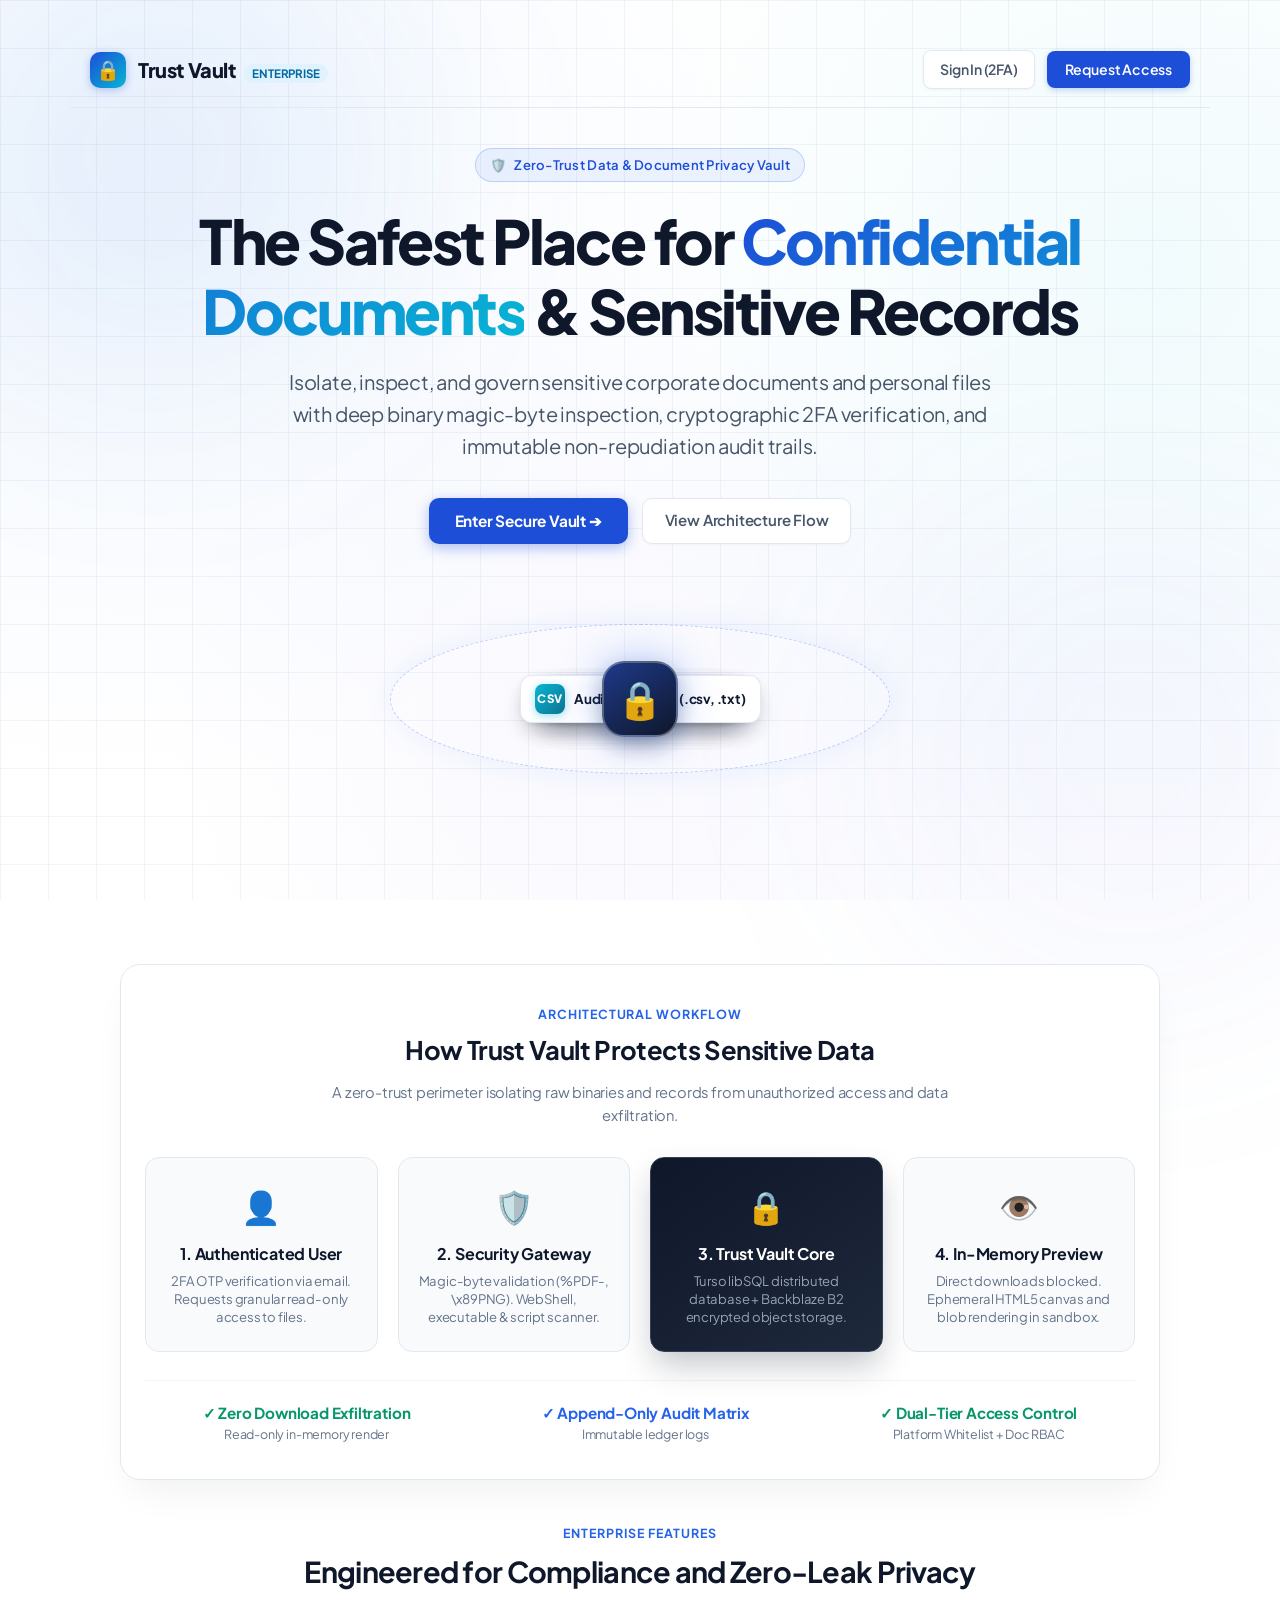
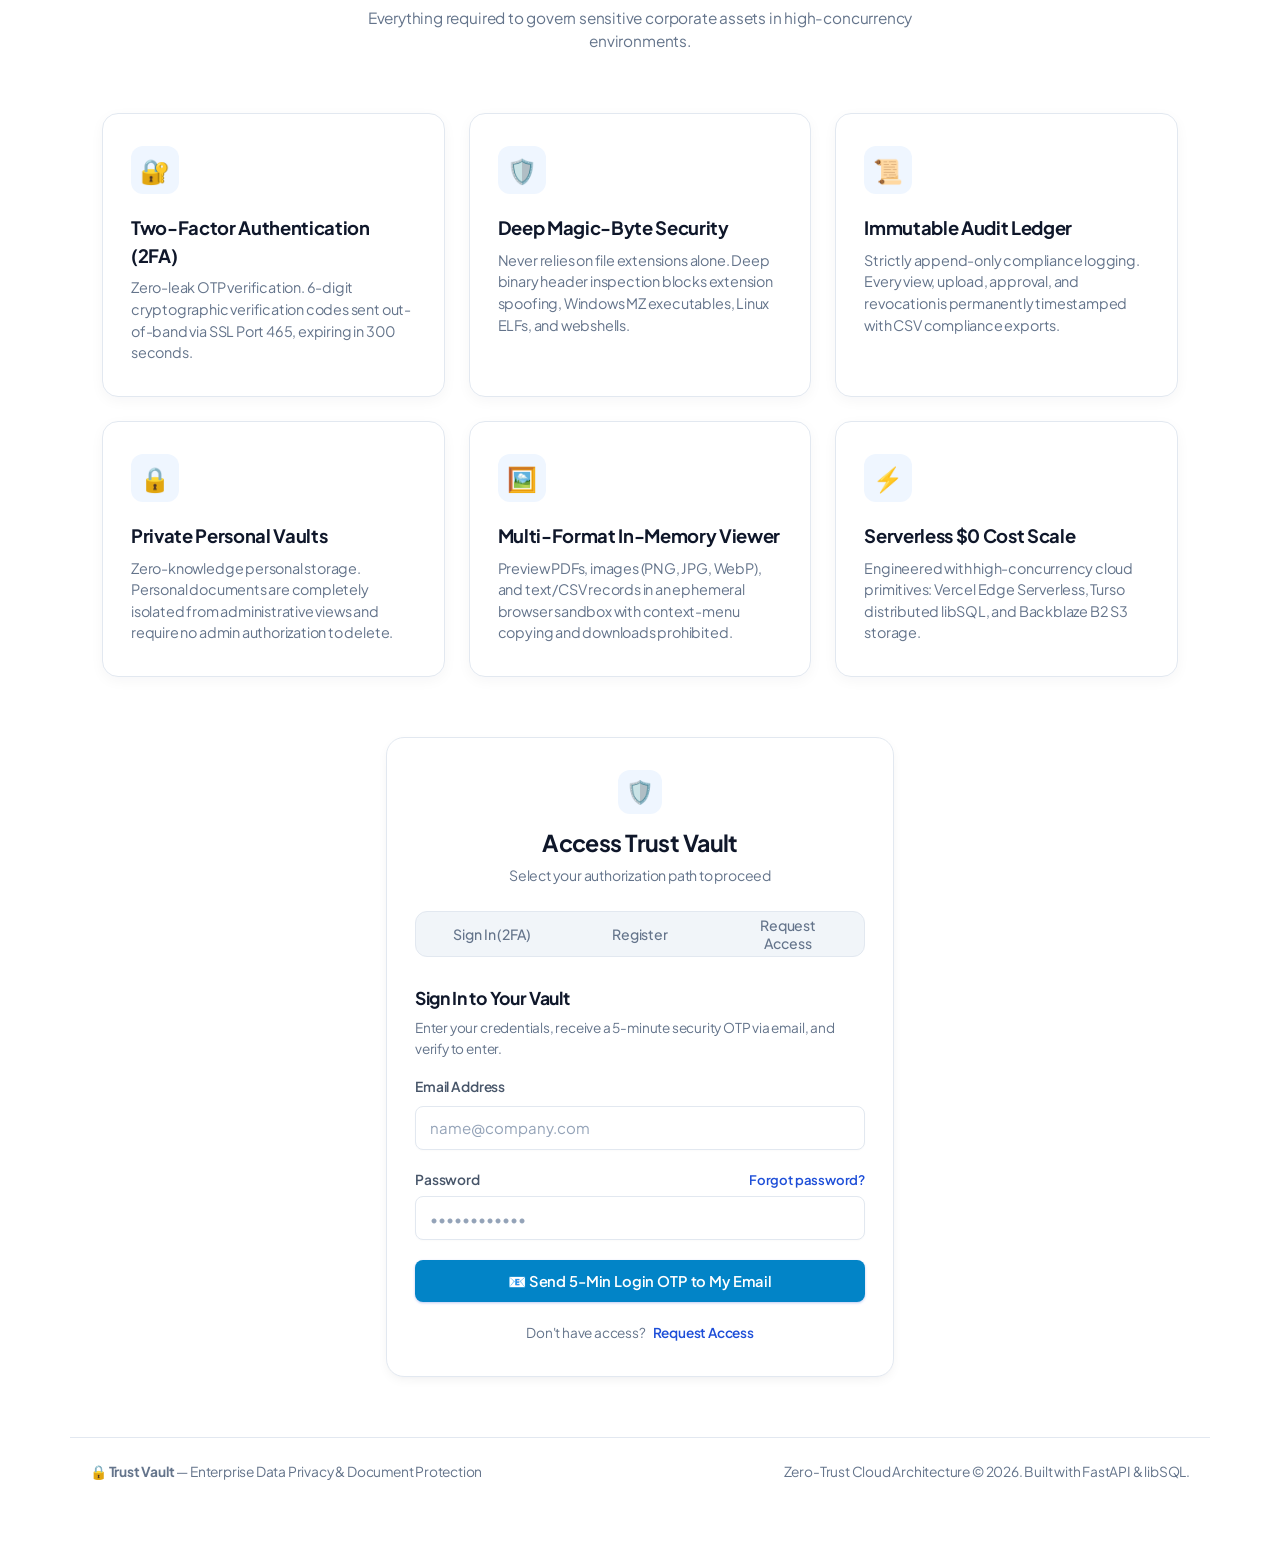
==== commit 347ada68: "feat(ui): implement continuous 3D elliptical revolving orbit animation for file format badges" ====
--- a/public/index.html
+++ b/public/index.html
@@ -57,105 +57,162 @@
             margin-bottom: 30px;
         }
 
-        /* 3D Revolving Holographic Format Sphere */
+        /* 3D Dynamic Revolving Holographic Format Carousel */
         .revolving-formats-stage {
             position: relative;
             width: 100%;
-            max-width: 640px;
-            height: 220px;
-            margin: 20px auto 35px auto;
+            max-width: 680px;
+            height: 250px;
+            margin: 25px auto 40px auto;
             display: flex;
             align-items: center;
             justify-content: center;
-            perspective: 1000px;
             pointer-events: none;
         }
 
         .revolving-orbit-track {
             position: absolute;
-            width: 480px;
-            height: 140px;
+            width: 500px;
+            height: 150px;
             border-radius: 50%;
-            border: 1px dashed rgba(37, 99, 235, 0.25);
-            transform: rotateX(68deg) rotateZ(-12deg);
-            transform-style: preserve-3d;
-            animation: orbitTrackSpin 26s linear infinite;
-        }
-
-        @keyframes orbitTrackSpin {
-            from { transform: rotateX(68deg) rotateZ(0deg); }
-            to { transform: rotateX(68deg) rotateZ(360deg); }
-        }
+            border: 1.5px dashed rgba(37, 99, 235, 0.28);
+            box-shadow: 0 0 30px rgba(37, 99, 235, 0.08);
+            pointer-events: none;
+        }
+
+        /* Continuous 3D Elliptical Planetary Orbit */
+        @keyframes orbitEllipse {
+            0% {
+                transform: translate3d(240px, 0px, 0px) scale(1);
+                z-index: 10;
+                opacity: 1;
+            }
+            12.5% {
+                transform: translate3d(170px, 50px, 0px) scale(1.05);
+                z-index: 10;
+                opacity: 1;
+            }
+            25% {
+                transform: translate3d(0px, 72px, 0px) scale(1.08);
+                z-index: 10;
+                opacity: 1;
+            }
+            37.5% {
+                transform: translate3d(-170px, 50px, 0px) scale(1.05);
+                z-index: 10;
+                opacity: 1;
+            }
+            50% {
+                transform: translate3d(-240px, 0px, 0px) scale(0.96);
+                z-index: 6;
+                opacity: 0.95;
+            }
+            62.5% {
+                transform: translate3d(-170px, -50px, 0px) scale(0.88);
+                z-index: 2;
+                opacity: 0.85;
+            }
+            75% {
+                transform: translate3d(0px, -72px, 0px) scale(0.84);
+                z-index: 2;
+                opacity: 0.80;
+            }
+            87.5% {
+                transform: translate3d(170px, -50px, 0px) scale(0.88);
+                z-index: 2;
+                opacity: 0.85;
+            }
+            100% {
+                transform: translate3d(240px, 0px, 0px) scale(1);
+                z-index: 10;
+                opacity: 1;
+            }
+        }
+
+        .orbiting-card-wrapper {
+            position: absolute;
+            animation: orbitEllipse 24s linear infinite;
+            will-change: transform, z-index;
+            pointer-events: auto;
+        }
+
+        /* 6 Items staggered at 4s intervals across the 24s loop */
+        .orbit-card-1 { animation-delay: 0s; }
+        .orbit-card-2 { animation-delay: -4s; }
+        .orbit-card-3 { animation-delay: -8s; }
+        .orbit-card-4 { animation-delay: -12s; }
+        .orbit-card-5 { animation-delay: -16s; }
+        .orbit-card-6 { animation-delay: -20s; }
 
         .format-badge-card {
-            position: absolute;
             display: flex;
             align-items: center;
-            gap: 8px;
+            gap: 9px;
             padding: 8px 14px;
-            background: rgba(255, 255, 255, 0.95);
+            background: rgba(255, 255, 255, 0.96);
             backdrop-filter: blur(12px);
             border-radius: 12px;
             border: 1px solid rgba(226, 232, 240, 0.9);
-            box-shadow: 0 10px 25px -5px rgba(15, 23, 42, 0.10), 0 2px 6px rgba(15, 23, 42, 0.04);
+            box-shadow: 0 10px 25px -5px rgba(15, 23, 42, 0.12), 0 2px 6px rgba(15, 23, 42, 0.04);
             font-size: 0.84rem;
             font-weight: 700;
             color: #0f172a;
             white-space: nowrap;
-            animation: floatBob 4s ease-in-out infinite alternate;
+            transition: transform 0.2s ease, box-shadow 0.2s ease;
+            cursor: default;
+        }
+        .format-badge-card:hover {
+            box-shadow: 0 14px 30px -4px rgba(37, 99, 235, 0.25);
+            border-color: #93c5fd;
         }
 
         .badge-icon {
-            width: 28px;
-            height: 28px;
-            border-radius: 6px;
+            width: 30px;
+            height: 30px;
+            border-radius: 8px;
             display: flex;
             align-items: center;
             justify-content: center;
-            font-size: 0.76rem;
+            font-size: 0.72rem;
             font-weight: 800;
             color: #ffffff;
-        }
-        .icon-pdf  { background: linear-gradient(135deg, #ef4444, #b91c1c); box-shadow: 0 2px 6px rgba(239, 68, 68, 0.35); }
-        .icon-docx { background: linear-gradient(135deg, #2563eb, #1d4ed8); box-shadow: 0 2px 6px rgba(37, 99, 235, 0.35); }
-        .icon-xlsx { background: linear-gradient(135deg, #10b981, #047857); box-shadow: 0 2px 6px rgba(16, 185, 129, 0.35); }
-        .icon-pptx { background: linear-gradient(135deg, #f97316, #c2410c); box-shadow: 0 2px 6px rgba(249, 115, 22, 0.35); }
-        .icon-jpg  { background: linear-gradient(135deg, #8b5cf6, #6d28d9); box-shadow: 0 2px 6px rgba(139, 92, 246, 0.35); }
-        .icon-csv  { background: linear-gradient(135deg, #06b6d4, #0e7490); box-shadow: 0 2px 6px rgba(6, 182, 212, 0.35); }
-
-        /* Orbital Positioning & Bobbing */
-        .pos-1 { top: 15px;  left: 30px; animation-delay: 0s; }
-        .pos-2 { top: 15px;  right: 30px; animation-delay: -1.2s; }
-        .pos-3 { bottom: 20px; left: 60px; animation-delay: -2.4s; }
-        .pos-4 { bottom: 20px; right: 60px; animation-delay: -3.1s; }
-        .pos-5 { top: 85px;  left: 0px; animation-delay: -0.7s; }
-        .pos-6 { top: 85px;  right: 0px; animation-delay: -1.9s; }
-
-        @keyframes floatBob {
-            0%   { transform: translateY(0px) scale(1); }
-            50%  { transform: translateY(-8px) scale(1.02); }
-            100% { transform: translateY(6px) scale(0.98); }
-        }
+            letter-spacing: 0.5px;
+        }
+        .icon-pdf  { background: linear-gradient(135deg, #ef4444, #b91c1c); box-shadow: 0 2px 8px rgba(239, 68, 68, 0.4); }
+        .icon-docx { background: linear-gradient(135deg, #2563eb, #1d4ed8); box-shadow: 0 2px 8px rgba(37, 99, 235, 0.4); }
+        .icon-xlsx { background: linear-gradient(135deg, #10b981, #047857); box-shadow: 0 2px 8px rgba(16, 185, 129, 0.4); }
+        .icon-pptx { background: linear-gradient(135deg, #f97316, #c2410c); box-shadow: 0 2px 8px rgba(249, 115, 22, 0.4); }
+        .icon-jpg  { background: linear-gradient(135deg, #8b5cf6, #6d28d9); box-shadow: 0 2px 8px rgba(139, 92, 246, 0.4); }
+        .icon-csv  { background: linear-gradient(135deg, #06b6d4, #0e7490); box-shadow: 0 2px 8px rgba(6, 182, 212, 0.4); }
 
         .center-shield-beacon {
-            width: 72px;
-            height: 72px;
+            position: relative;
+            width: 76px;
+            height: 76px;
             background: linear-gradient(145deg, #1e3a8a, #0f172a);
-            border-radius: 20px;
+            border-radius: 22px;
             display: flex;
             align-items: center;
             justify-content: center;
-            font-size: 2.2rem;
+            font-size: 2.3rem;
             color: #ffffff;
             box-shadow: 0 0 40px rgba(37, 99, 235, 0.35), 0 10px 25px -5px rgba(15, 23, 42, 0.4);
-            border: 2px solid rgba(255, 255, 255, 0.25);
-            z-index: 2;
+            border: 2px solid rgba(255, 255, 255, 0.3);
+            z-index: 5;
             animation: beaconPulse 3.5s ease-in-out infinite;
         }
 
         @keyframes beaconPulse {
             0%, 100% { box-shadow: 0 0 30px rgba(37, 99, 235, 0.3), 0 10px 25px rgba(15, 23, 42, 0.3); transform: scale(1); }
-            50% { box-shadow: 0 0 50px rgba(6, 182, 212, 0.5), 0 12px 30px rgba(37, 99, 235, 0.4); transform: scale(1.04); }
+            50% { box-shadow: 0 0 55px rgba(6, 182, 212, 0.55), 0 12px 30px rgba(37, 99, 235, 0.4); transform: scale(1.05); }
+        }
+
+        @media (max-width: 680px) {
+            .revolving-formats-stage {
+                transform: scale(0.65);
+                height: 180px;
+                margin: 10px auto 20px auto;
+            }
         }
         
         /* Architecture Flow Diagram Container */
@@ -296,34 +353,47 @@
                 🔒
             </div>
 
-            <div class="format-badge-card pos-1">
-                <div class="badge-icon icon-pdf">PDF</div>
-                <span>Portable Docs (%PDF)</span>
-            </div>
-
-            <div class="format-badge-card pos-2">
-                <div class="badge-icon icon-docx">DOC</div>
-                <span>Word Documents (.docx)</span>
-            </div>
-
-            <div class="format-badge-card pos-3">
-                <div class="badge-icon icon-xlsx">XLS</div>
-                <span>Excel Sheets (.xlsx)</span>
-            </div>
-
-            <div class="format-badge-card pos-4">
-                <div class="badge-icon icon-pptx">PPT</div>
-                <span>PowerPoint (.pptx)</span>
-            </div>
-
-            <div class="format-badge-card pos-5">
-                <div class="badge-icon icon-jpg">IMG</div>
-                <span>Media (.jpg, .png, .webp)</span>
-            </div>
-
-            <div class="format-badge-card pos-6">
-                <div class="badge-icon icon-csv">CSV</div>
-                <span>Audit & Records (.csv, .txt)</span>
+            <!-- Revolving Planetary Orbit Items (Continuously revolving around the center lock) -->
+            <div class="orbiting-card-wrapper orbit-card-1">
+                <div class="format-badge-card">
+                    <div class="badge-icon icon-pdf">PDF</div>
+                    <span>Portable Docs (%PDF)</span>
+                </div>
+            </div>
+
+            <div class="orbiting-card-wrapper orbit-card-2">
+                <div class="format-badge-card">
+                    <div class="badge-icon icon-docx">DOC</div>
+                    <span>Word Documents (.docx)</span>
+                </div>
+            </div>
+
+            <div class="orbiting-card-wrapper orbit-card-3">
+                <div class="format-badge-card">
+                    <div class="badge-icon icon-xlsx">XLS</div>
+                    <span>Excel Sheets (.xlsx)</span>
+                </div>
+            </div>
+
+            <div class="orbiting-card-wrapper orbit-card-4">
+                <div class="format-badge-card">
+                    <div class="badge-icon icon-pptx">PPT</div>
+                    <span>PowerPoint (.pptx)</span>
+                </div>
+            </div>
+
+            <div class="orbiting-card-wrapper orbit-card-5">
+                <div class="format-badge-card">
+                    <div class="badge-icon icon-jpg">IMG</div>
+                    <span>Media (.jpg, .png, .webp)</span>
+                </div>
+            </div>
+
+            <div class="orbiting-card-wrapper orbit-card-6">
+                <div class="format-badge-card">
+                    <div class="badge-icon icon-csv">CSV</div>
+                    <span>Audit & Records (.csv, .txt)</span>
+                </div>
             </div>
         </div>
     </section>
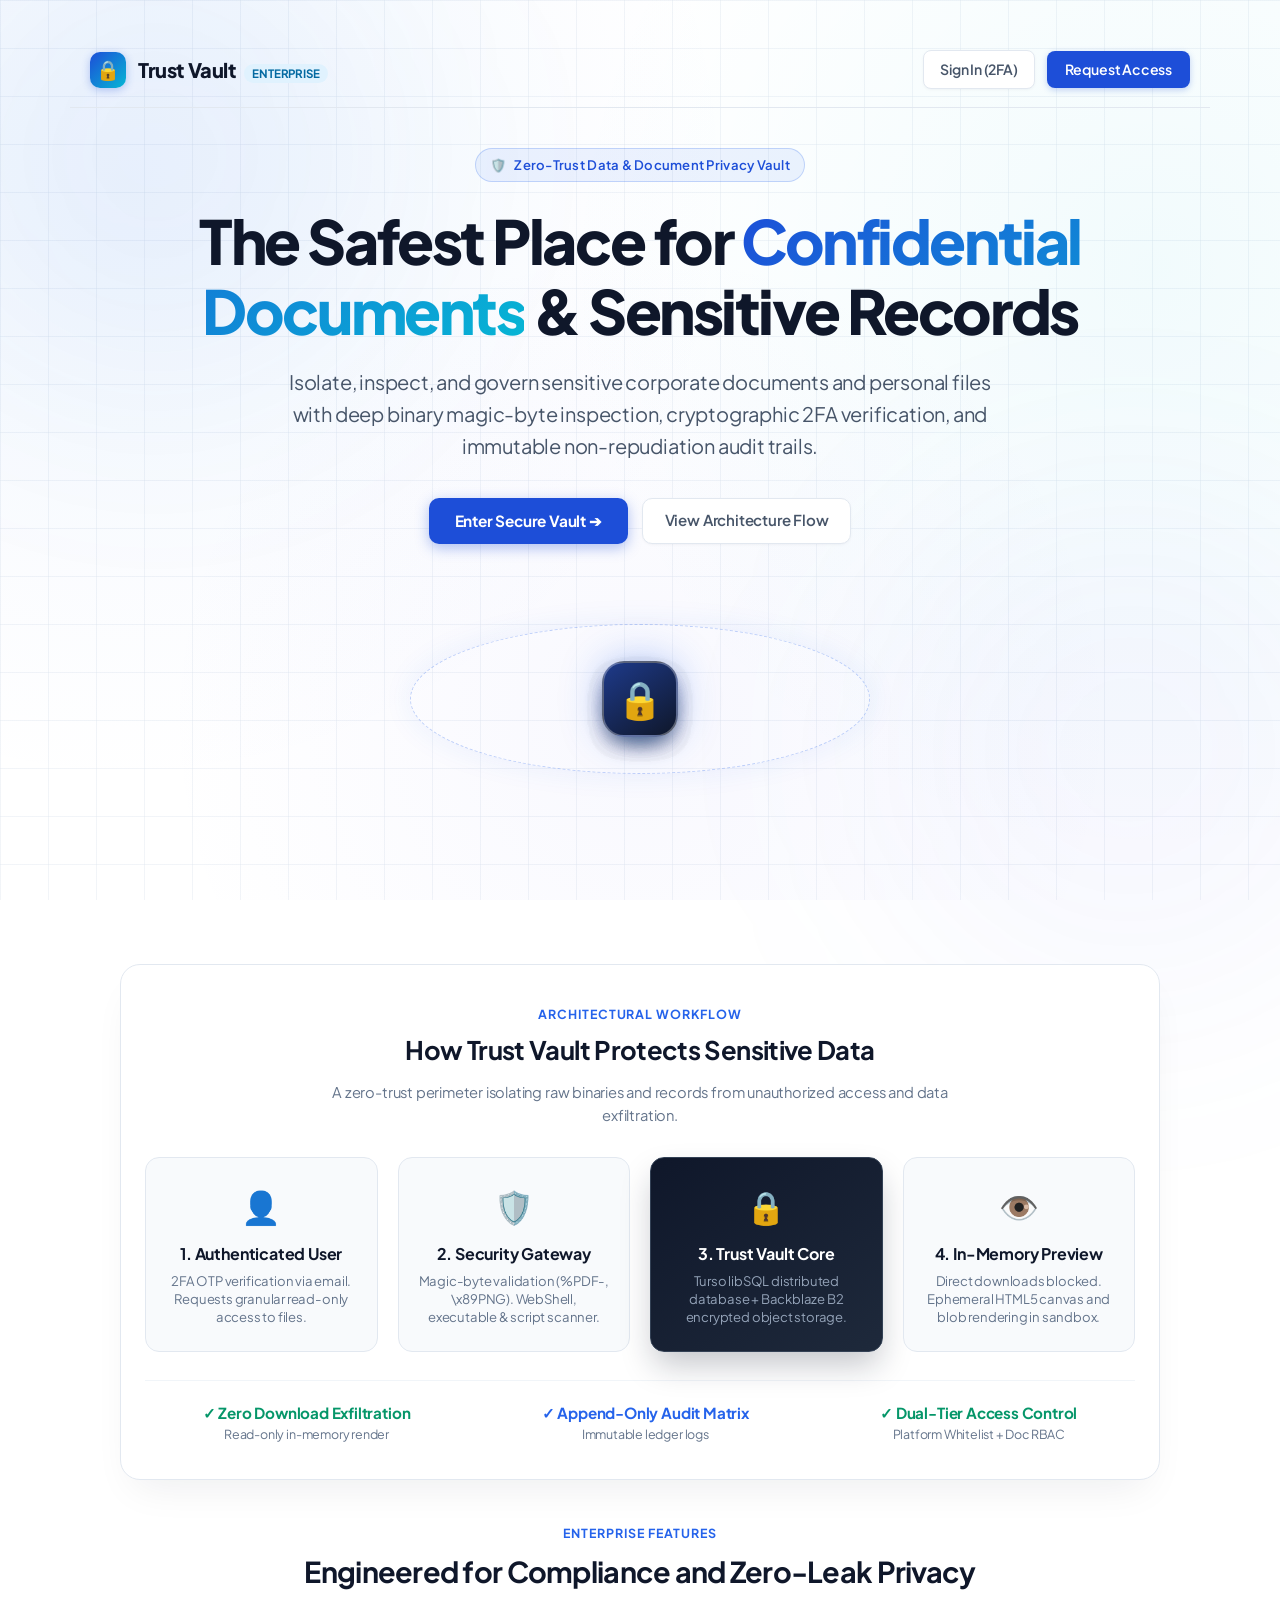
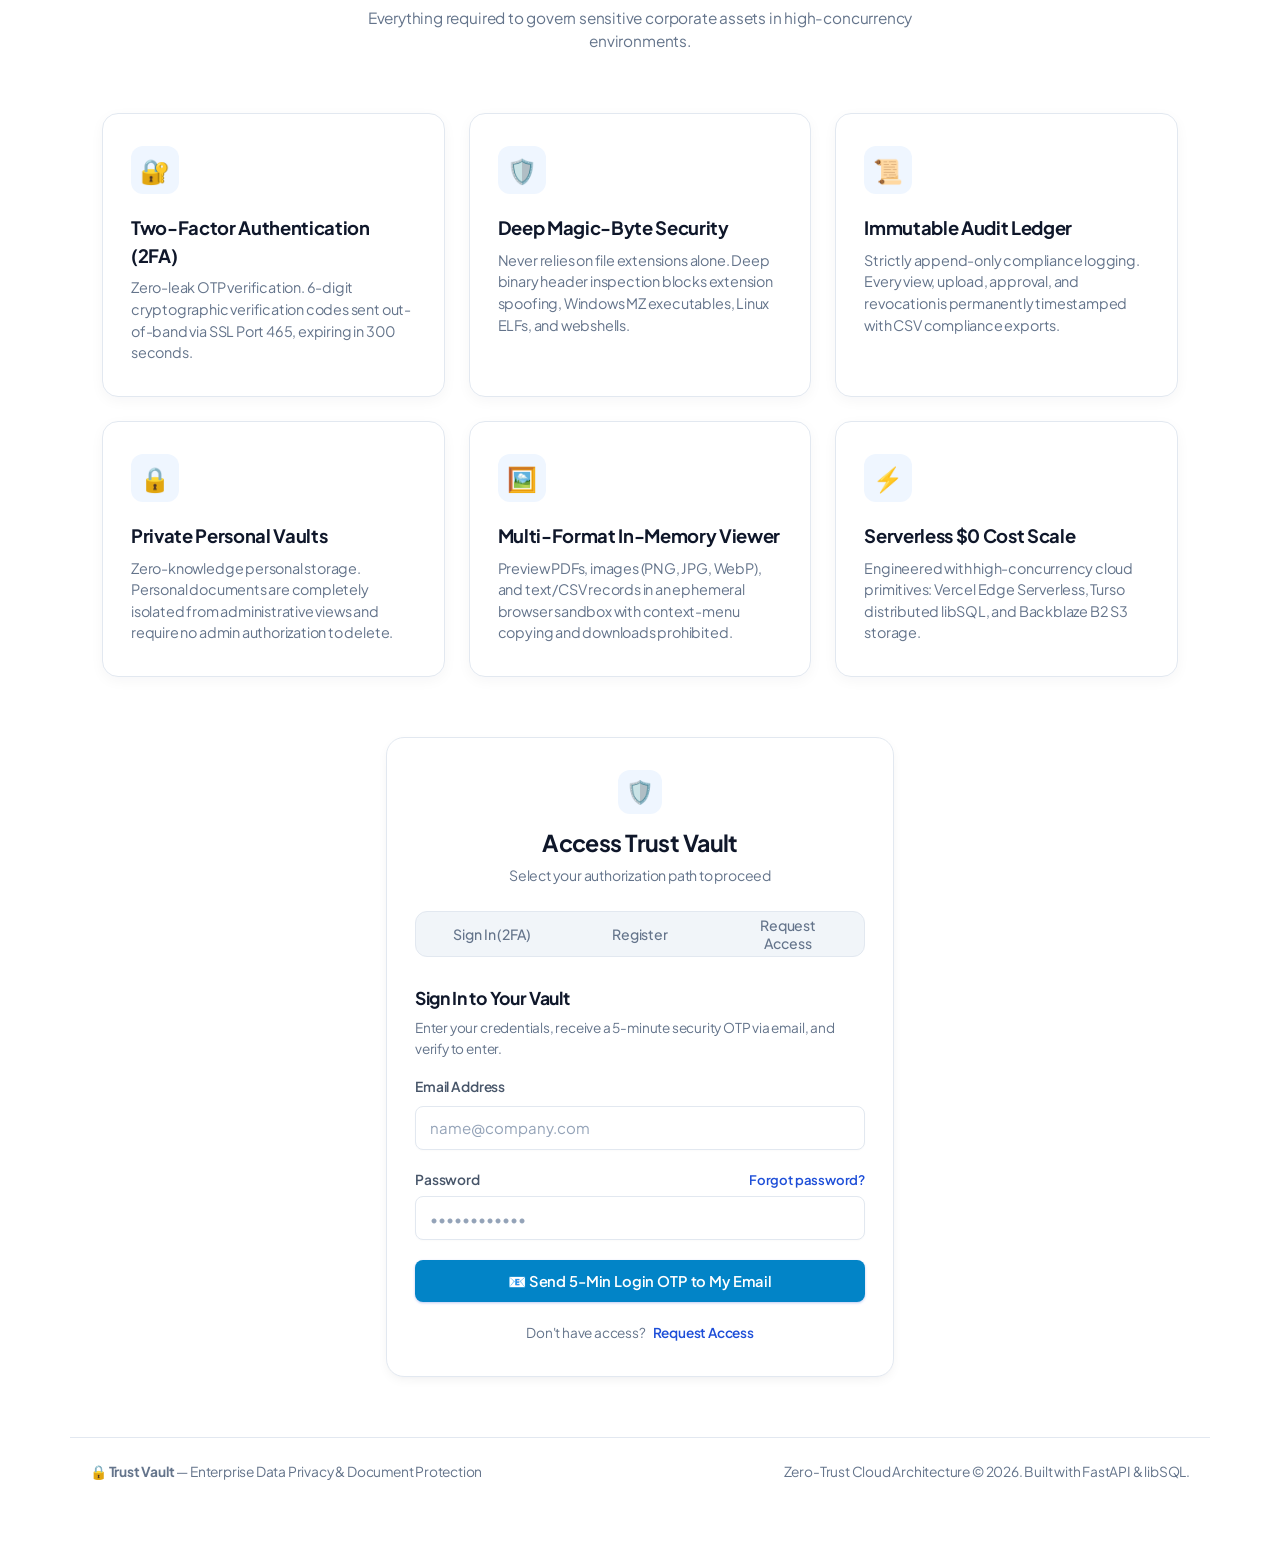
==== commit bae6fe01: "feat(ui): display enlarged standalone revolving logo badges without file name pills" ====
--- a/public/index.html
+++ b/public/index.html
@@ -72,7 +72,7 @@
 
         .revolving-orbit-track {
             position: absolute;
-            width: 500px;
+            width: 460px;
             height: 150px;
             border-radius: 50%;
             border: 1.5px dashed rgba(37, 99, 235, 0.28);
@@ -83,47 +83,47 @@
         /* Continuous 3D Elliptical Planetary Orbit */
         @keyframes orbitEllipse {
             0% {
-                transform: translate3d(240px, 0px, 0px) scale(1);
+                transform: translate3d(220px, 0px, 0px) scale(1);
                 z-index: 10;
                 opacity: 1;
             }
             12.5% {
-                transform: translate3d(170px, 50px, 0px) scale(1.05);
+                transform: translate3d(155px, 48px, 0px) scale(1.06);
                 z-index: 10;
                 opacity: 1;
             }
             25% {
-                transform: translate3d(0px, 72px, 0px) scale(1.08);
+                transform: translate3d(0px, 68px, 0px) scale(1.10);
                 z-index: 10;
                 opacity: 1;
             }
             37.5% {
-                transform: translate3d(-170px, 50px, 0px) scale(1.05);
+                transform: translate3d(-155px, 48px, 0px) scale(1.06);
                 z-index: 10;
                 opacity: 1;
             }
             50% {
-                transform: translate3d(-240px, 0px, 0px) scale(0.96);
+                transform: translate3d(-220px, 0px, 0px) scale(0.96);
                 z-index: 6;
                 opacity: 0.95;
             }
             62.5% {
-                transform: translate3d(-170px, -50px, 0px) scale(0.88);
+                transform: translate3d(-155px, -48px, 0px) scale(0.88);
                 z-index: 2;
                 opacity: 0.85;
             }
             75% {
-                transform: translate3d(0px, -72px, 0px) scale(0.84);
+                transform: translate3d(0px, -68px, 0px) scale(0.84);
                 z-index: 2;
                 opacity: 0.80;
             }
             87.5% {
-                transform: translate3d(170px, -50px, 0px) scale(0.88);
+                transform: translate3d(155px, -48px, 0px) scale(0.88);
                 z-index: 2;
                 opacity: 0.85;
             }
             100% {
-                transform: translate3d(240px, 0px, 0px) scale(1);
+                transform: translate3d(220px, 0px, 0px) scale(1);
                 z-index: 10;
                 opacity: 1;
             }
@@ -144,46 +144,41 @@
         .orbit-card-5 { animation-delay: -16s; }
         .orbit-card-6 { animation-delay: -20s; }
 
-        .format-badge-card {
+        /* Professional iOS/macOS Squircle File Format Logos */
+        .format-logo-badge {
+            width: 56px;
+            height: 56px;
+            border-radius: 16px;
             display: flex;
-            align-items: center;
-            gap: 9px;
-            padding: 8px 14px;
-            background: rgba(255, 255, 255, 0.96);
-            backdrop-filter: blur(12px);
-            border-radius: 12px;
-            border: 1px solid rgba(226, 232, 240, 0.9);
-            box-shadow: 0 10px 25px -5px rgba(15, 23, 42, 0.12), 0 2px 6px rgba(15, 23, 42, 0.04);
-            font-size: 0.84rem;
-            font-weight: 700;
-            color: #0f172a;
-            white-space: nowrap;
-            transition: transform 0.2s ease, box-shadow 0.2s ease;
-            cursor: default;
-        }
-        .format-badge-card:hover {
-            box-shadow: 0 14px 30px -4px rgba(37, 99, 235, 0.25);
-            border-color: #93c5fd;
-        }
-
-        .badge-icon {
-            width: 30px;
-            height: 30px;
-            border-radius: 8px;
-            display: flex;
+            flex-direction: column;
             align-items: center;
             justify-content: center;
+            border: 1.5px solid rgba(255, 255, 255, 0.4);
+            box-shadow: 0 10px 24px -4px rgba(15, 23, 42, 0.25), 0 2px 6px rgba(0, 0, 0, 0.08);
+            color: #ffffff;
+            cursor: pointer;
+            transition: transform 0.25s cubic-bezier(0.34, 1.56, 0.64, 1), box-shadow 0.25s ease;
+            user-select: none;
+        }
+
+        .format-logo-badge:hover {
+            transform: scale(1.18);
+            box-shadow: 0 16px 32px -4px rgba(15, 23, 42, 0.35);
+        }
+
+        .format-logo-badge .badge-text {
             font-size: 0.72rem;
             font-weight: 800;
-            color: #ffffff;
-            letter-spacing: 0.5px;
-        }
-        .icon-pdf  { background: linear-gradient(135deg, #ef4444, #b91c1c); box-shadow: 0 2px 8px rgba(239, 68, 68, 0.4); }
-        .icon-docx { background: linear-gradient(135deg, #2563eb, #1d4ed8); box-shadow: 0 2px 8px rgba(37, 99, 235, 0.4); }
-        .icon-xlsx { background: linear-gradient(135deg, #10b981, #047857); box-shadow: 0 2px 8px rgba(16, 185, 129, 0.4); }
-        .icon-pptx { background: linear-gradient(135deg, #f97316, #c2410c); box-shadow: 0 2px 8px rgba(249, 115, 22, 0.4); }
-        .icon-jpg  { background: linear-gradient(135deg, #8b5cf6, #6d28d9); box-shadow: 0 2px 8px rgba(139, 92, 246, 0.4); }
-        .icon-csv  { background: linear-gradient(135deg, #06b6d4, #0e7490); box-shadow: 0 2px 8px rgba(6, 182, 212, 0.4); }
+            letter-spacing: 0.6px;
+            line-height: 1;
+        }
+
+        .icon-pdf  { background: linear-gradient(140deg, #ef4444 0%, #b91c1c 100%); box-shadow: 0 10px 24px -4px rgba(239, 68, 68, 0.5); }
+        .icon-docx { background: linear-gradient(140deg, #2563eb 0%, #1d4ed8 100%); box-shadow: 0 10px 24px -4px rgba(37, 99, 235, 0.5); }
+        .icon-xlsx { background: linear-gradient(140deg, #10b981 0%, #047857 100%); box-shadow: 0 10px 24px -4px rgba(16, 185, 129, 0.5); }
+        .icon-pptx { background: linear-gradient(140deg, #f97316 0%, #c2410c 100%); box-shadow: 0 10px 24px -4px rgba(249, 115, 22, 0.5); }
+        .icon-jpg  { background: linear-gradient(140deg, #8b5cf6 0%, #6d28d9 100%); box-shadow: 0 10px 24px -4px rgba(139, 92, 246, 0.5); }
+        .icon-csv  { background: linear-gradient(140deg, #06b6d4 0%, #0e7490 100%); box-shadow: 0 10px 24px -4px rgba(6, 182, 212, 0.5); }
 
         .center-shield-beacon {
             position: relative;
@@ -353,46 +348,71 @@
                 🔒
             </div>
 
-            <!-- Revolving Planetary Orbit Items (Continuously revolving around the center lock) -->
+            <!-- Revolving File Format Logos -->
             <div class="orbiting-card-wrapper orbit-card-1">
-                <div class="format-badge-card">
-                    <div class="badge-icon icon-pdf">PDF</div>
-                    <span>Portable Docs (%PDF)</span>
+                <div class="format-logo-badge icon-pdf" title="Portable Document Format (.pdf)">
+                    <svg width="18" height="18" viewBox="0 0 24 24" fill="none" stroke="currentColor" stroke-width="2" stroke-linecap="round" stroke-linejoin="round" style="opacity: 0.95; margin-bottom: 2px;">
+                        <path d="M14 2H6a2 2 0 0 0-2 2v16a2 2 0 0 0 2 2h12a2 2 0 0 0 2-2V8z"></path>
+                        <polyline points="14 2 14 8 20 8"></polyline>
+                    </svg>
+                    <span class="badge-text">PDF</span>
                 </div>
             </div>
 
             <div class="orbiting-card-wrapper orbit-card-2">
-                <div class="format-badge-card">
-                    <div class="badge-icon icon-docx">DOC</div>
-                    <span>Word Documents (.docx)</span>
+                <div class="format-logo-badge icon-docx" title="Word Documents (.docx)">
+                    <svg width="18" height="18" viewBox="0 0 24 24" fill="none" stroke="currentColor" stroke-width="2" stroke-linecap="round" stroke-linejoin="round" style="opacity: 0.95; margin-bottom: 2px;">
+                        <path d="M14 2H6a2 2 0 0 0-2 2v16a2 2 0 0 0 2 2h12a2 2 0 0 0 2-2V8z"></path>
+                        <polyline points="14 2 14 8 20 8"></polyline>
+                        <line x1="16" y1="13" x2="8" y2="13"></line>
+                        <line x1="16" y1="17" x2="8" y2="17"></line>
+                    </svg>
+                    <span class="badge-text">DOC</span>
                 </div>
             </div>
 
             <div class="orbiting-card-wrapper orbit-card-3">
-                <div class="format-badge-card">
-                    <div class="badge-icon icon-xlsx">XLS</div>
-                    <span>Excel Sheets (.xlsx)</span>
+                <div class="format-logo-badge icon-xlsx" title="Excel Spreadsheets (.xlsx)">
+                    <svg width="18" height="18" viewBox="0 0 24 24" fill="none" stroke="currentColor" stroke-width="2" stroke-linecap="round" stroke-linejoin="round" style="opacity: 0.95; margin-bottom: 2px;">
+                        <rect x="3" y="3" width="18" height="18" rx="2" ry="2"></rect>
+                        <line x1="3" y1="9" x2="21" y2="9"></line>
+                        <line x1="3" y1="15" x2="21" y2="15"></line>
+                        <line x1="9" y1="3" x2="9" y2="21"></line>
+                    </svg>
+                    <span class="badge-text">XLS</span>
                 </div>
             </div>
 
             <div class="orbiting-card-wrapper orbit-card-4">
-                <div class="format-badge-card">
-                    <div class="badge-icon icon-pptx">PPT</div>
-                    <span>PowerPoint (.pptx)</span>
+                <div class="format-logo-badge icon-pptx" title="PowerPoint Presentations (.pptx)">
+                    <svg width="18" height="18" viewBox="0 0 24 24" fill="none" stroke="currentColor" stroke-width="2" stroke-linecap="round" stroke-linejoin="round" style="opacity: 0.95; margin-bottom: 2px;">
+                        <rect x="2" y="3" width="20" height="14" rx="2" ry="2"></rect>
+                        <line x1="8" y1="21" x2="16" y2="21"></line>
+                        <line x1="12" y1="17" x2="12" y2="21"></line>
+                    </svg>
+                    <span class="badge-text">PPT</span>
                 </div>
             </div>
 
             <div class="orbiting-card-wrapper orbit-card-5">
-                <div class="format-badge-card">
-                    <div class="badge-icon icon-jpg">IMG</div>
-                    <span>Media (.jpg, .png, .webp)</span>
+                <div class="format-logo-badge icon-jpg" title="Media & Images (.jpg, .png, .webp)">
+                    <svg width="18" height="18" viewBox="0 0 24 24" fill="none" stroke="currentColor" stroke-width="2" stroke-linecap="round" stroke-linejoin="round" style="opacity: 0.95; margin-bottom: 2px;">
+                        <rect x="3" y="3" width="18" height="18" rx="2" ry="2"></rect>
+                        <circle cx="8.5" cy="8.5" r="1.5"></circle>
+                        <polyline points="21 15 16 10 5 21"></polyline>
+                    </svg>
+                    <span class="badge-text">IMG</span>
                 </div>
             </div>
 
             <div class="orbiting-card-wrapper orbit-card-6">
-                <div class="format-badge-card">
-                    <div class="badge-icon icon-csv">CSV</div>
-                    <span>Audit & Records (.csv, .txt)</span>
+                <div class="format-logo-badge icon-csv" title="Audit & Records (.csv, .txt)">
+                    <svg width="18" height="18" viewBox="0 0 24 24" fill="none" stroke="currentColor" stroke-width="2" stroke-linecap="round" stroke-linejoin="round" style="opacity: 0.95; margin-bottom: 2px;">
+                        <line x1="18" y1="20" x2="18" y2="10"></line>
+                        <line x1="12" y1="20" x2="12" y2="4"></line>
+                        <line x1="6" y1="20" x2="6" y2="14"></line>
+                    </svg>
+                    <span class="badge-text">CSV</span>
                 </div>
             </div>
         </div>
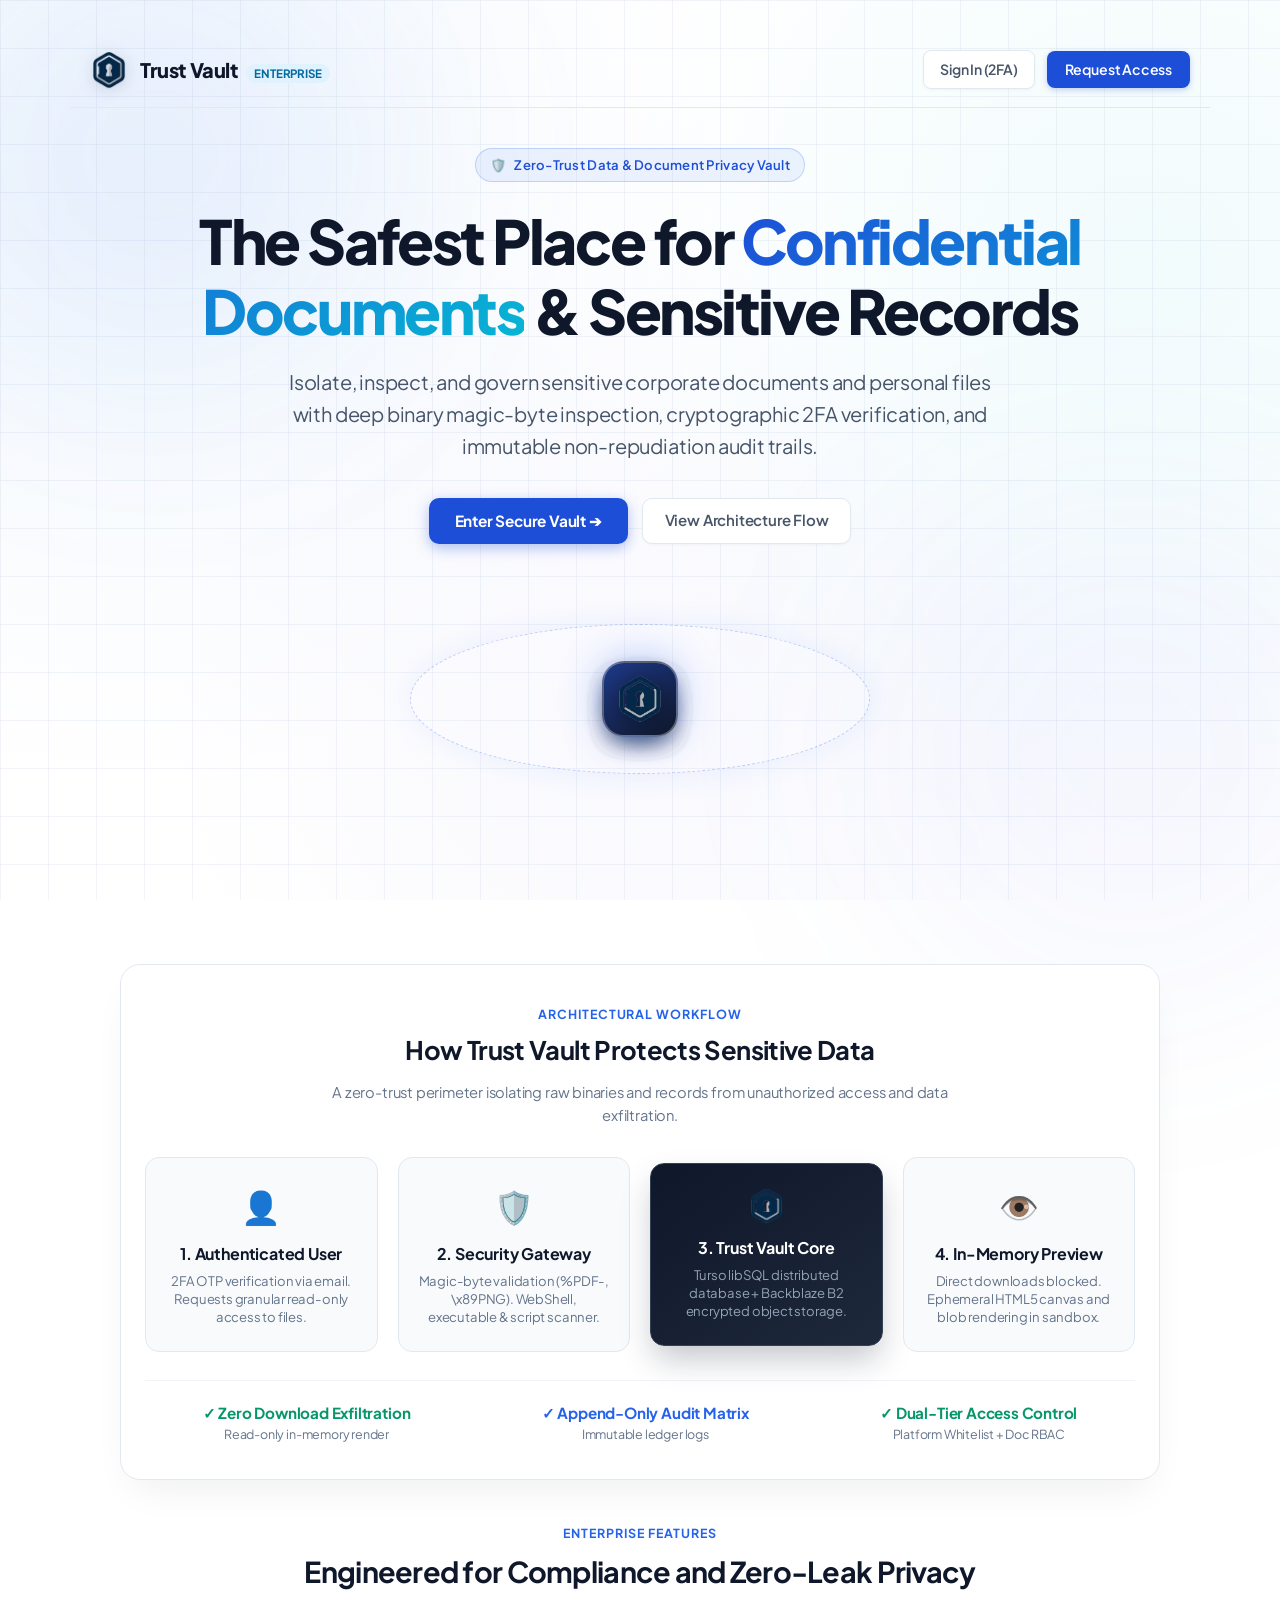
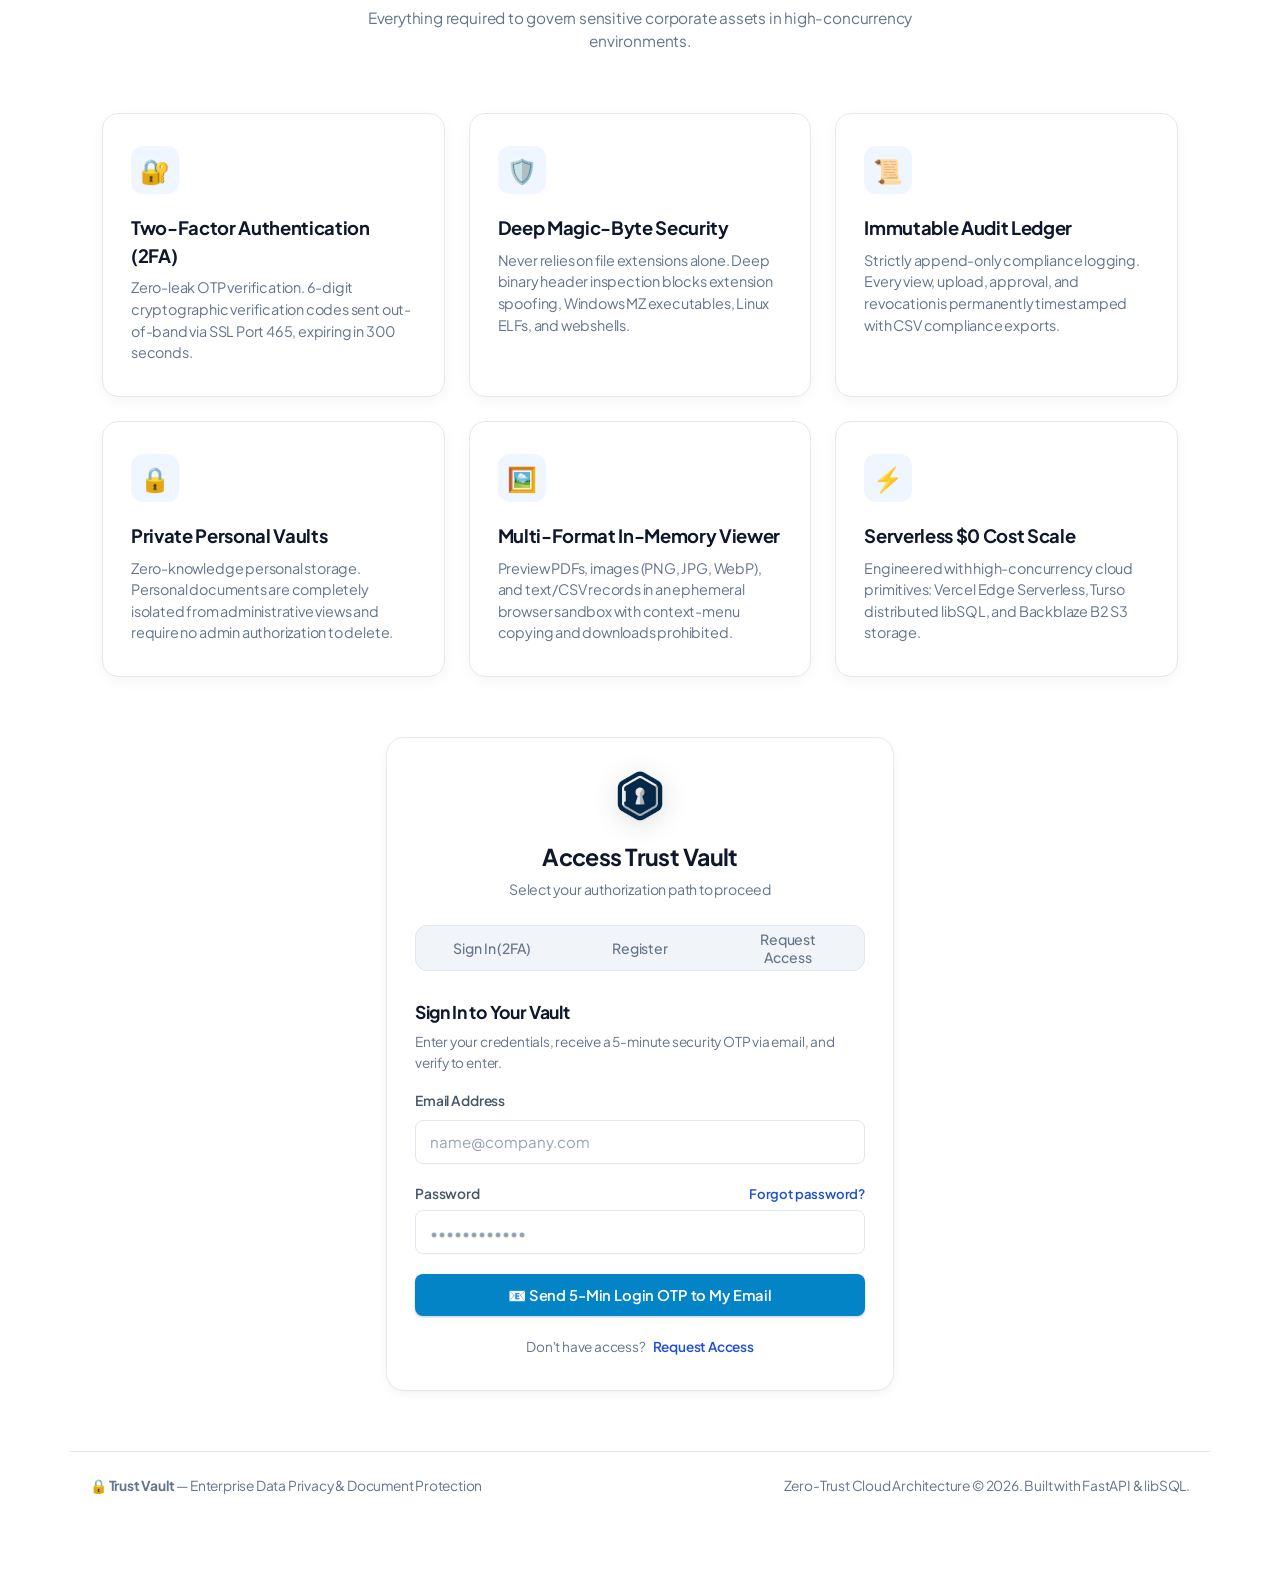
==== commit e593dc04: "feat(branding): integrate official Trust Vault hexagonal safe logo and favicons" ====
--- a/public/index.html
+++ b/public/index.html
@@ -4,6 +4,8 @@
     <meta charset="UTF-8">
     <meta name="viewport" content="width=device-width, initial-scale=1.0">
     <title>Trust Vault — Zero-Trust Data & Document Privacy Vault</title>
+    <link rel="icon" type="image/png" href="favicon.png">
+    <link rel="apple-touch-icon" href="logo-icon.png">
     <link rel="stylesheet" href="style.css">
     <style>
         /* Skyflow-Inspired High-Tech Privacy Vault Theme */
@@ -306,9 +308,7 @@
     <!-- 1. EXECUTIVE SKYFLOW-STYLE HEADER -->
     <header style="max-width: 1140px; margin: 0 auto; display: flex; justify-content: space-between; align-items: center; padding: 18px 20px; border-bottom: 1px solid var(--border-light);">
         <div style="display: flex; align-items: center; gap: 12px;">
-            <div style="width: 36px; height: 36px; background: linear-gradient(135deg, #1d4ed8, #06b6d4); border-radius: 10px; display: flex; align-items: center; justify-content: center; color: white; font-size: 1.2rem; font-weight: bold; box-shadow: 0 2px 8px rgba(29, 78, 216, 0.3);">
-                🔒
-            </div>
+            <img src="logo-icon.png" alt="Trust Vault Logo" style="width: 38px; height: 38px; object-fit: contain; filter: drop-shadow(0 2px 8px rgba(15, 23, 42, 0.15));">
             <div>
                 <span style="font-weight: 800; font-size: 1.25rem; letter-spacing: -0.02em; color: #0f172a;">Trust Vault</span>
                 <span style="font-size: 0.72rem; background: #e0f2fe; color: #0369a1; padding: 2px 8px; border-radius: 9999px; margin-left: 6px; font-weight: 700;">ENTERPRISE</span>
@@ -345,7 +345,7 @@
             <div class="revolving-orbit-track"></div>
             
             <div class="center-shield-beacon" title="Trust Vault Cryptographic Engine">
-                🔒
+                <img src="logo-icon.png" alt="Trust Vault Safe" style="width: 48px; height: 48px; object-fit: contain; filter: drop-shadow(0 2px 10px rgba(0,0,0,0.35));">
             </div>
 
             <!-- Revolving File Format Logos -->
@@ -445,7 +445,7 @@
 
                 <!-- Step 3: Isolated Privacy Vault Core -->
                 <div class="flow-node flow-node-vault">
-                    <span class="flow-node-icon">🔒</span>
+                    <span class="flow-node-icon" style="display: inline-flex; align-items: center; justify-content: center;"><img src="logo-icon.png" alt="Trust Vault Core" style="width: 36px; height: 36px; object-fit: contain;"></span>
                     <h4 style="margin-bottom: 6px; font-size: 1rem; color: #ffffff;">3. Trust Vault Core</h4>
                     <p style="font-size: 0.82rem; line-height: 1.4;">Turso libSQL distributed database + Backblaze B2 encrypted object storage.</p>
                 </div>
@@ -537,9 +537,7 @@
     <section id="authPortalCard" style="max-width: 540px; margin: 40px auto 60px auto; padding: 0 16px;">
         <div class="container" style="padding: 32px 28px;">
             <div style="text-align: center; margin-bottom: 24px;">
-                <div style="width: 44px; height: 44px; background: #eff6ff; color: #1d4ed8; border-radius: 12px; display: inline-flex; align-items: center; justify-content: center; font-size: 1.4rem; margin-bottom: 12px;">
-                    🛡️
-                </div>
+                <img src="logo-icon.png" alt="Trust Vault" style="width: 52px; height: 52px; object-fit: contain; margin-bottom: 12px; filter: drop-shadow(0 4px 12px rgba(15, 23, 42, 0.15));">
                 <h2 style="font-size: 1.45rem; margin-bottom: 4px;">Access Trust Vault</h2>
                 <p style="font-size: 0.88rem; color: var(--text-muted);">Select your authorization path to proceed</p>
             </div>
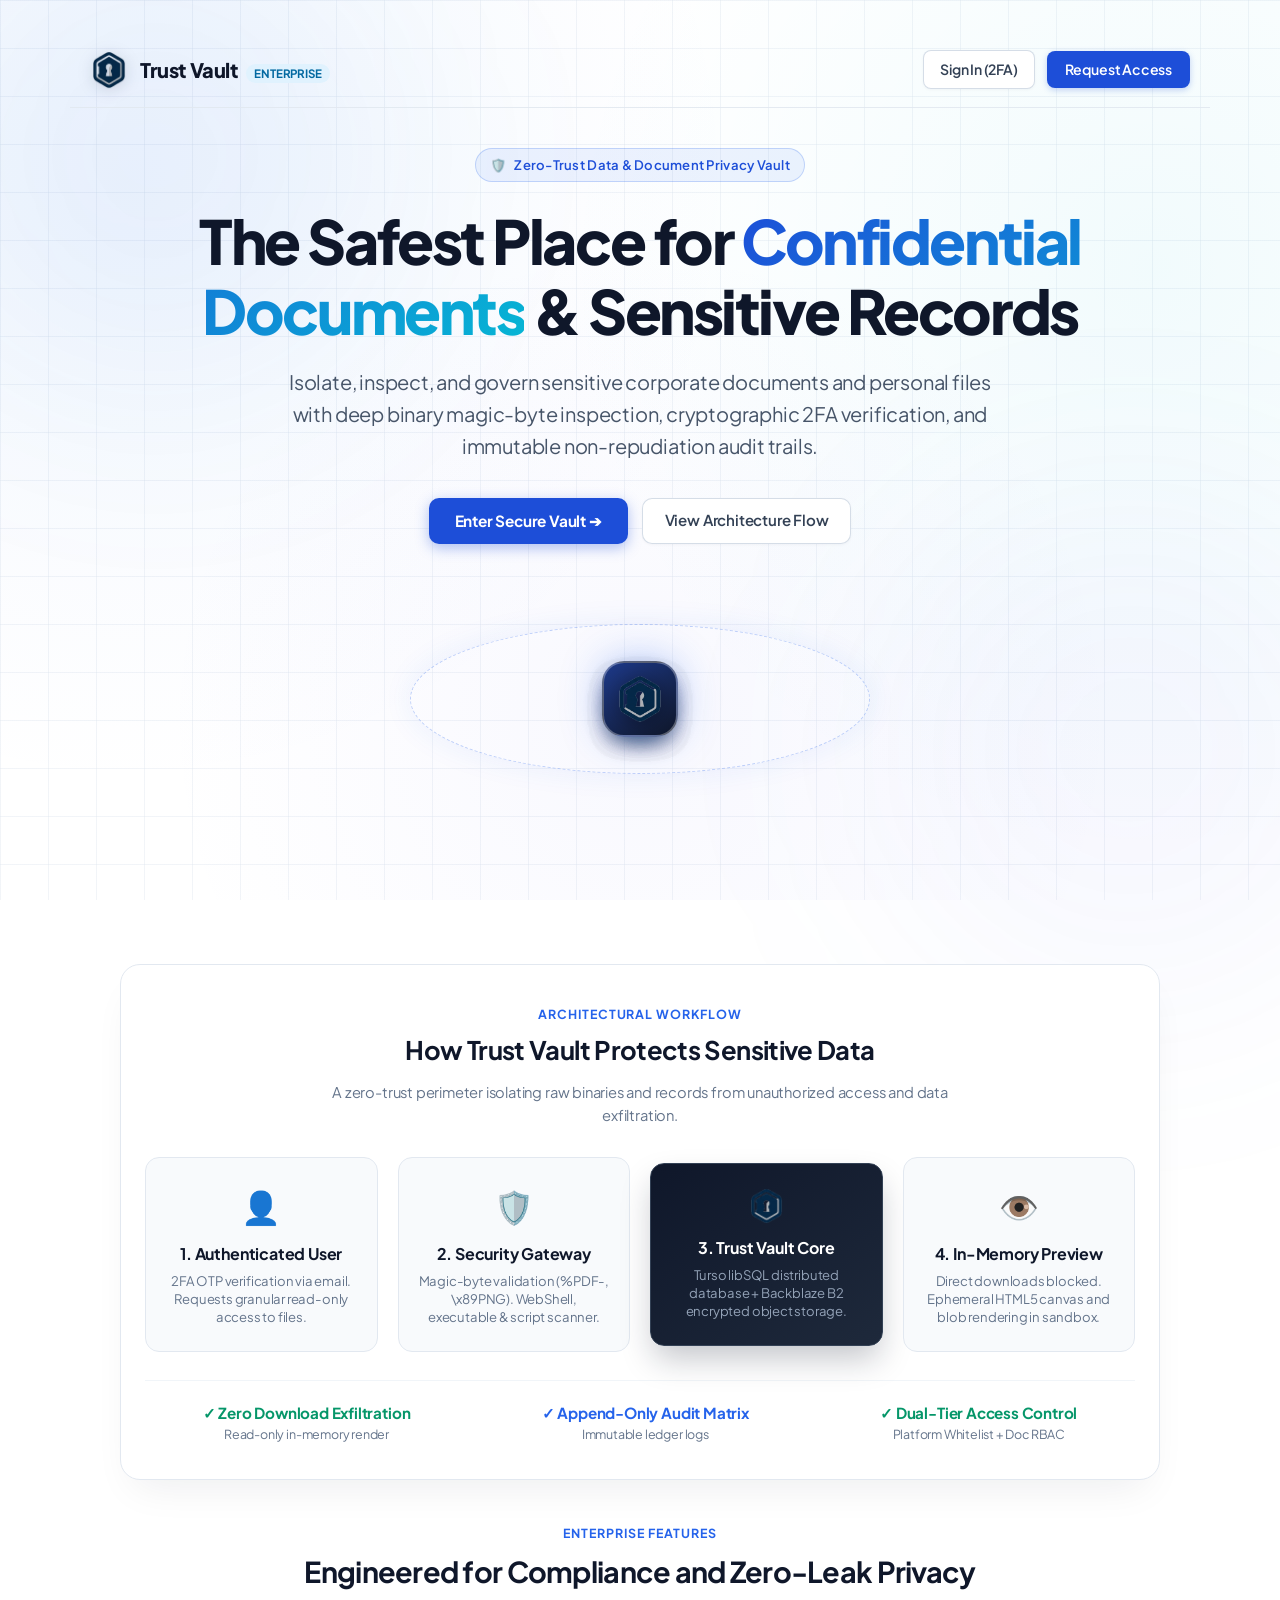
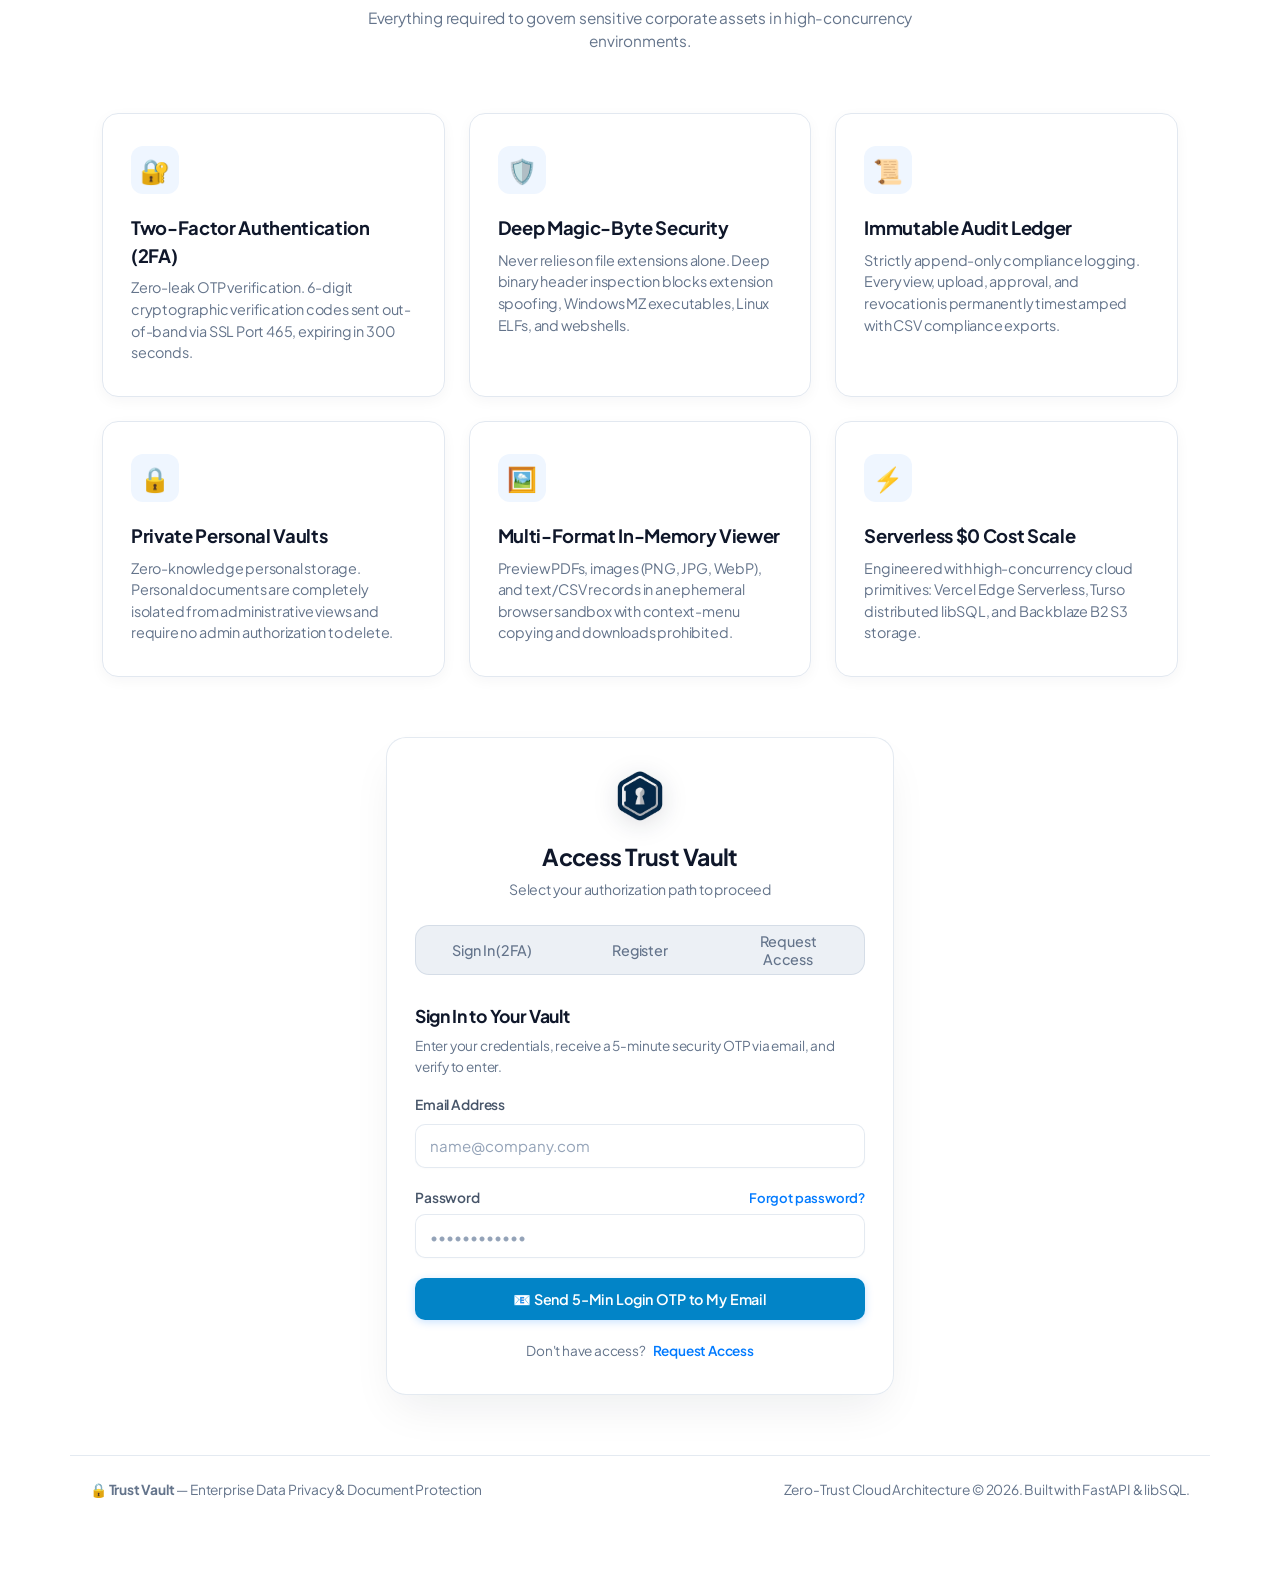
==== commit b5419388: "feat: add dynamic permission dropdowns, user profile management tab, and registration demographics" ====
--- a/public/index.html
+++ b/public/index.html
@@ -600,6 +600,24 @@
                     <input type="email" id="regEmail" placeholder="Your approved email">
                 </div>
                 <div class="form-group">
+                    <label>Full Name</label>
+                    <input type="text" id="regFullName" placeholder="e.g., John Doe">
+                </div>
+                <div class="form-group">
+                    <label>Mobile Number</label>
+                    <input type="tel" id="regPhone" placeholder="e.g., +1 234 567 8900">
+                </div>
+                <div class="form-group">
+                    <label>Gender</label>
+                    <select id="regGender">
+                        <option value="">Select Gender</option>
+                        <option value="Male">Male</option>
+                        <option value="Female">Female</option>
+                        <option value="Other">Other</option>
+                        <option value="Prefer not to say">Prefer not to say</option>
+                    </select>
+                </div>
+                <div class="form-group">
                     <label>Secure Registration Code</label>
                     <input type="text" id="regCode" placeholder="e.g., TV-A1B2C3">
                 </div>
@@ -674,6 +692,8 @@
         </div>
     </div>
 
-    <script src="script.js"></script>
+    <!-- MODULAR ENTERPRISE JAVASCRIPT BUNDLE -->
+    <script src="js/common.js"></script>
+    <script src="js/auth.js"></script>
 </body>
 </html>
--- a/public/style.css
+++ b/public/style.css
@@ -7,22 +7,39 @@
 @import url('https://fonts.googleapis.com/css2?family=Plus+Jakarta+Sans:wght@400;500;600;700;800&family=JetBrains+Mono:wght@400;500;600&display=swap');
 
 :root {
-    /* Sophisticated Executive Palette */
-    --brand-primary: #1d4ed8;            /* Deep Royal / Corporate Trust Blue */
-    --brand-primary-hover: #1e40af;      /* Rich Navy Hover */
-    --brand-gradient: linear-gradient(135deg, #1e3a8a 0%, #2563eb 100%);
-    --brand-subtle: rgba(29, 78, 216, 0.08);
+    /* Sophisticated Apple iOS 18 System Colors */
+    --ios-blue: #007aff;
+    --ios-blue-hover: #0062cc;
+    --ios-indigo: #5856d6;
+    --ios-purple: #af52de;
+    --ios-teal: #30b0c7;
+    --ios-mint: #00c7be;
+    --ios-green: #34c759;
+    --ios-orange: #ff9500;
+    --ios-red: #ff3b30;
+
+    /* Apple Premium Vibrant Gradients */
+    --brand-primary: #007aff;
+    --brand-primary-hover: #0062cc;
+    --brand-gradient: linear-gradient(135deg, #007aff 0%, #5856d6 100%);
+    --brand-subtle: rgba(0, 122, 255, 0.08);
+
+    --gradient-purple: linear-gradient(135deg, #6366f1 0%, #8b5cf6 50%, #ec4899 100%);
+    --gradient-teal: linear-gradient(135deg, #06b6d4 0%, #0d9488 100%);
+    --gradient-emerald: linear-gradient(135deg, #10b981 0%, #059669 100%);
+    --gradient-amber: linear-gradient(135deg, #f59e0b 0%, #d97706 100%);
+    --gradient-rose: linear-gradient(135deg, #ff3b30 0%, #e11d48 100%);
     
     /* Titanium & Neutral Surface Hierarchy */
-    --surface-bg: #f8fafc;              /* Slate White Canvas */
+    --surface-bg: #f2f5f9;              /* iOS System Grouped Background */
     --surface-card: #ffffff;            /* Pure Crisp Card */
     --surface-subtle: #f1f5f9;          /* Inset Segment Background */
     --surface-elevated: #ffffff;
     
     /* Precision Hairline Borders */
-    --border-light: #e2e8f0;
-    --border-subtle: #cbd5e1;
-    --border-focus: rgba(37, 99, 235, 0.35);
+    --border-light: rgba(226, 232, 240, 0.9);
+    --border-subtle: rgba(203, 213, 225, 0.75);
+    --border-focus: rgba(0, 122, 255, 0.35);
 
     /* High-Fidelity Typography */
     --text-primary: #0f172a;            /* Deep Obsidian */
@@ -35,9 +52,9 @@
     --status-success-bg: #ecfdf5;
     --status-success-border: #a7f3d0;
     
-    --status-danger: #dc2626;           /* Crisp Crimson */
-    --status-danger-bg: #fef2f2;
-    --status-danger-border: #fecaca;
+    --status-danger: #e11d48;           /* Crisp Crimson */
+    --status-danger-bg: #fff1f2;
+    --status-danger-border: #fecdd3;
     
     --status-warning: #d97706;          /* Deep Amber */
     --status-warning-bg: #fffbeb;
@@ -49,14 +66,14 @@
 
     /* Depth & Diffusion Shadows (Subtle, Layered Elevation) */
     --shadow-sm: 0 1px 3px 0 rgba(15, 23, 42, 0.04), 0 1px 2px -1px rgba(15, 23, 42, 0.03);
-    --shadow-md: 0 4px 12px -2px rgba(15, 23, 42, 0.06), 0 2px 6px -2px rgba(15, 23, 42, 0.03);
-    --shadow-lg: 0 16px 32px -4px rgba(15, 23, 42, 0.08), 0 6px 16px -4px rgba(15, 23, 42, 0.04);
+    --shadow-md: 0 6px 16px -2px rgba(15, 23, 42, 0.07), 0 2px 6px -2px rgba(15, 23, 42, 0.03);
+    --shadow-lg: 0 18px 36px -4px rgba(15, 23, 42, 0.09), 0 6px 16px -4px rgba(15, 23, 42, 0.04);
     --shadow-modal: 0 25px 50px -12px rgba(15, 23, 42, 0.22);
 
     /* Radii */
-    --radius-sm: 8px;
-    --radius-md: 12px;
-    --radius-lg: 18px;
+    --radius-sm: 10px;
+    --radius-md: 14px;
+    --radius-lg: 20px;
     --radius-pill: 9999px;
 
     /* Backward-compatible variables */
@@ -144,12 +161,14 @@
 /* Master Glassmorphic Container */
 .container {
     max-width: 1140px;
-    margin: 12px auto;
-    background: #ffffff;
-    padding: 36px 40px;
+    margin: 20px auto;
+    background: rgba(255, 255, 255, 0.95);
+    backdrop-filter: blur(28px);
+    -webkit-backdrop-filter: blur(28px);
+    padding: 36px 42px;
     border-radius: var(--radius-lg);
-    border: 1px solid var(--border-light);
-    box-shadow: var(--shadow-md);
+    border: 1px solid rgba(226, 232, 240, 0.9);
+    box-shadow: 0 20px 45px -10px rgba(15, 23, 42, 0.08), 0 0 0 1px rgba(255, 255, 255, 0.95) inset;
     transition: box-shadow 0.3s cubic-bezier(0.16, 1, 0.3, 1), transform 0.3s cubic-bezier(0.16, 1, 0.3, 1);
 }
 
@@ -242,13 +261,13 @@
 
 /* Tactile Executive Buttons with Micro-Interactions */
 button {
-    background-color: var(--brand-primary);
+    background: var(--brand-gradient);
     color: #ffffff;
-    border: 1px solid transparent;
+    border: none;
     height: 42px;
     padding: 0 20px;
     border-radius: var(--radius-sm);
-    font-size: 0.92rem;
+    font-size: 0.90rem;
     font-weight: 600;
     letter-spacing: -0.01em;
     cursor: pointer;
@@ -257,42 +276,54 @@
     align-items: center;
     justify-content: center;
     gap: 8px;
-    box-shadow: 0 1px 3px rgba(29, 78, 216, 0.18), 0 1px 2px rgba(29, 78, 216, 0.12);
+    box-shadow: 0 2px 8px rgba(0, 122, 255, 0.22);
 }
 
 button:hover {
-    background-color: var(--brand-primary-hover);
-    box-shadow: 0 4px 12px rgba(29, 78, 216, 0.25);
+    box-shadow: 0 6px 16px rgba(0, 122, 255, 0.32);
+    transform: translateY(-1.5px);
+    filter: brightness(1.03);
+}
+
+button:active {
+    transform: translateY(0) scale(0.98);
+    box-shadow: 0 2px 4px rgba(0, 122, 255, 0.2);
+}
+
+button.danger {
+    background: var(--gradient-rose) !important;
+    color: #ffffff !important;
+    border: none !important;
+    box-shadow: 0 2px 8px rgba(225, 29, 72, 0.25) !important;
+}
+
+button.danger:hover {
+    box-shadow: 0 6px 16px rgba(225, 29, 72, 0.35) !important;
+    transform: translateY(-1.5px);
+    filter: brightness(1.04);
+}
+
+button.danger:active {
+    transform: scale(0.98);
+}
+
+.btn-secondary {
+    background: #ffffff !important;
+    color: #334155 !important;
+    border: 1px solid rgba(203, 213, 225, 0.8) !important;
+    box-shadow: 0 1px 3px rgba(15, 23, 42, 0.04) !important;
+}
+
+.btn-secondary:hover {
+    background: #f8fafc !important;
+    color: #0f172a !important;
+    border-color: #94a3b8 !important;
+    box-shadow: 0 4px 12px rgba(15, 23, 42, 0.07) !important;
     transform: translateY(-1px);
 }
 
-button:active {
-    transform: translateY(0) scale(0.985);
-    box-shadow: 0 1px 2px rgba(29, 78, 216, 0.2);
-}
-
-button.danger {
-    background-color: var(--status-danger);
-    box-shadow: 0 1px 3px rgba(220, 38, 38, 0.2);
-}
-
-button.danger:hover {
-    background-color: #b91c1c;
-    box-shadow: 0 4px 12px rgba(220, 38, 38, 0.28);
-}
-
-.btn-secondary {
-    background-color: #ffffff;
-    color: var(--text-secondary);
-    border: 1px solid var(--border-light);
-    box-shadow: var(--shadow-sm);
-}
-
-.btn-secondary:hover {
-    background-color: var(--surface-subtle);
-    color: var(--text-primary);
-    border-color: var(--border-subtle);
-    box-shadow: var(--shadow-sm);
+.btn-secondary:active {
+    transform: scale(0.98);
 }
 
 /* Modern Interactive Secure Download Button */
@@ -321,23 +352,24 @@
 /* Segmented Control Bar (Apple/macOS High-Performance Tab Bar) */
 .tab-bar-scrollable {
     display: flex;
-    background: #f1f5f9;
-    padding: 4px;
+    background: rgba(226, 232, 240, 0.65);
+    backdrop-filter: blur(12px);
+    -webkit-backdrop-filter: blur(12px);
+    padding: 5px;
     border-radius: var(--radius-md) !important;
-    border: 1px solid #e2e8f0 !important;
-    border-bottom: 1px solid #e2e8f0 !important;
-    gap: 4px !important;
+    border: 1px solid rgba(203, 213, 225, 0.7) !important;
+    gap: 6px !important;
     margin-bottom: 28px !important;
 }
 
 .tab-bar-scrollable button {
     flex: 1;
     background: transparent !important;
-    color: var(--text-muted) !important;
+    color: #64748b !important;
     border: none !important;
-    border-radius: 9px !important;
-    height: 36px;
-    font-size: 0.88rem;
+    border-radius: 10px !important;
+    height: 38px;
+    font-size: 0.90rem;
     font-weight: 500;
     box-shadow: none !important;
     transform: none !important;
@@ -346,33 +378,65 @@
 
 .tab-bar-scrollable button:hover {
     color: var(--text-primary) !important;
-    background: rgba(255, 255, 255, 0.5) !important;
+    background: rgba(255, 255, 255, 0.6) !important;
 }
 
 /* Active Tab in Segmented Control */
+.tab-bar-scrollable button.tab-active,
 .tab-bar-scrollable button[style*="var(--text-main)"],
-.tab-bar-scrollable button[style*="var(--primary)"] {
+.tab-bar-scrollable button[style*="var(--primary)"],
+.tab-bar-scrollable button[style*="#007aff"],
+.tab-bar-scrollable button[style*="rgb(0, 122, 255)"] {
     background: #ffffff !important;
-    color: var(--text-primary) !important;
-    font-weight: 600 !important;
-    border: 1px solid rgba(0, 0, 0, 0.04) !important;
-    box-shadow: 0 2px 6px rgba(15, 23, 42, 0.08) !important;
+    color: #0f172a !important;
+    font-weight: 700 !important;
+    border: 1px solid rgba(0, 0, 0, 0.05) !important;
+    box-shadow: 0 3px 10px rgba(15, 23, 42, 0.08), 0 1px 2px rgba(15, 23, 42, 0.04) !important;
+    transform: scale(1.01) !important;
 }
 
 /* Cards & Inset Panels */
 .card {
     background: #ffffff;
-    border: 1px solid var(--border-light);
-    padding: 26px;
+    border: 1px solid rgba(226, 232, 240, 0.95);
+    padding: 28px;
     border-radius: var(--radius-md);
-    margin-bottom: 22px;
-    box-shadow: var(--shadow-sm);
+    margin-bottom: 24px;
+    box-shadow: 0 4px 16px -2px rgba(15, 23, 42, 0.04), 0 1px 3px rgba(15, 23, 42, 0.02);
     transition: all 0.25s cubic-bezier(0.16, 1, 0.3, 1);
 }
 
 .card:hover {
-    box-shadow: var(--shadow-md);
-    border-color: #cbd5e1;
+    box-shadow: 0 10px 28px -4px rgba(15, 23, 42, 0.08), 0 2px 8px -2px rgba(15, 23, 42, 0.04);
+    border-color: rgba(203, 213, 225, 0.95);
+}
+
+/* File Upload Dropzone Styling (iOS & Enterprise Grade) */
+.upload-dropzone {
+    display: flex;
+    align-items: center;
+    gap: 16px;
+    background: linear-gradient(135deg, #f8fafc 0%, #f1f5f9 100%);
+    border: 2px dashed #cbd5e1;
+    border-radius: 14px;
+    padding: 20px 24px;
+    transition: all 0.25s ease;
+}
+
+.upload-dropzone:hover {
+    border-color: #007aff;
+    background: linear-gradient(135deg, #f0f7ff 0%, #f8fafc 100%);
+}
+
+.upload-dropzone input[type="file"] {
+    background: #ffffff;
+    border: 1px solid #cbd5e1;
+    border-radius: 8px;
+    padding: 8px 12px;
+    flex: 1;
+    height: auto;
+    font-size: 0.88rem;
+    color: #475569;
 }
 
 .flex-row {
@@ -427,9 +491,9 @@
     -webkit-overflow-scrolling: touch;
     margin-top: 16px;
     border-radius: var(--radius-md);
-    border: 1px solid var(--border-light);
+    border: 1px solid rgba(226, 232, 240, 0.9);
     background: #ffffff;
-    box-shadow: var(--shadow-sm);
+    box-shadow: 0 2px 8px rgba(15, 23, 42, 0.03);
 }
 
 table {
@@ -440,20 +504,21 @@
 }
 
 th, td {
-    padding: 13px 18px;
+    padding: 14px 20px;
     text-align: left;
-    border-bottom: 1px solid var(--border-light);
-    font-size: 0.89rem;
+    border-bottom: 1px solid rgba(241, 245, 249, 0.9);
+    font-size: 0.90rem;
     white-space: nowrap;
 }
 
 th {
-    background-color: #f8fafc;
-    font-weight: 600;
-    font-size: 0.78rem;
+    background: linear-gradient(180deg, #f8fafc 0%, #f1f5f9 100%);
+    font-weight: 700;
+    font-size: 0.76rem;
     text-transform: uppercase;
-    letter-spacing: 0.05em;
-    color: var(--text-secondary);
+    letter-spacing: 0.06em;
+    color: #475569;
+    border-bottom: 1px solid rgba(226, 232, 240, 0.9);
 }
 
 tr:last-child td {
@@ -461,7 +526,7 @@
 }
 
 tbody tr {
-    transition: background-color 0.16s ease;
+    transition: background-color 0.16s ease, transform 0.16s ease;
 }
 
 tbody tr:hover {
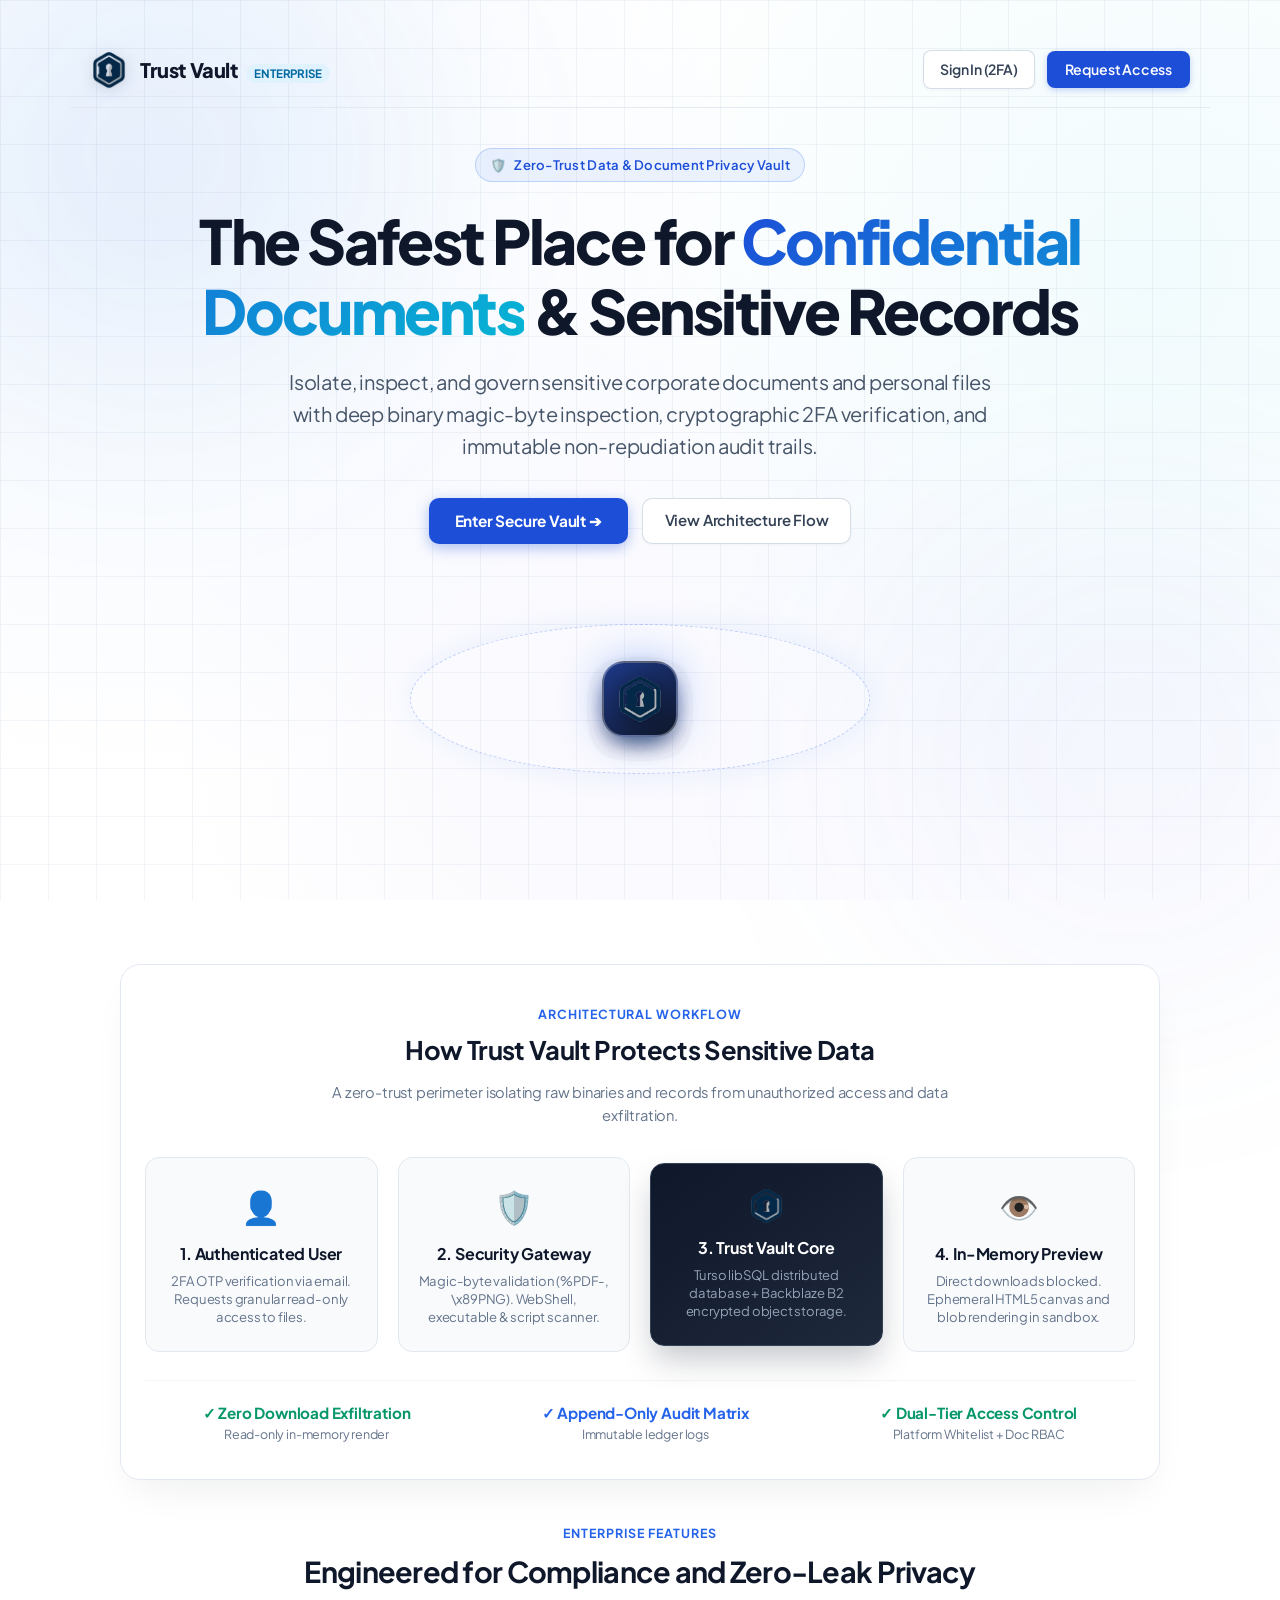
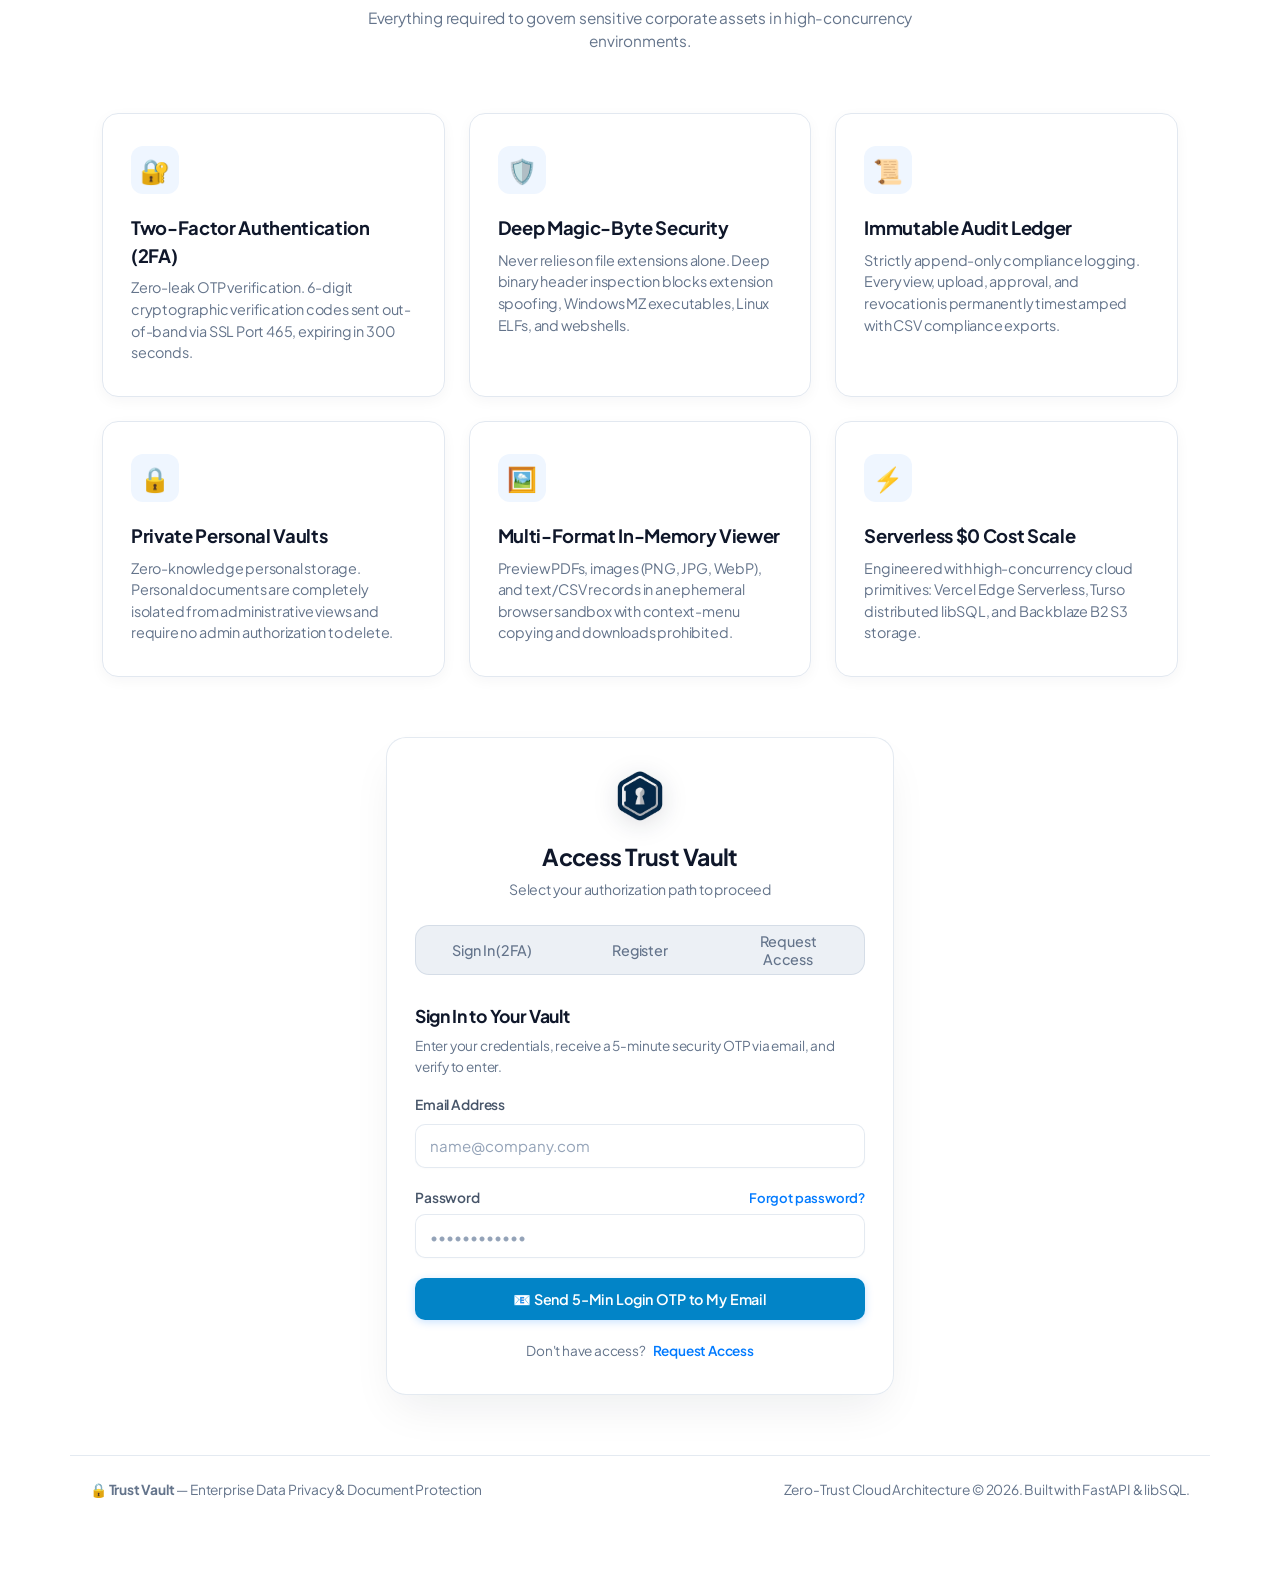
==== commit 8dfcd1d4: "feat: notify admin of user credential requests and enable in-app document editing with audit trackin" ====
--- a/public/index.html
+++ b/public/index.html
@@ -631,12 +631,24 @@
             <!-- 3. REQUEST ACCESS FORM -->
             <div id="formRequest" style="display: none;">
                 <h3 style="font-size: 1.1rem; margin-bottom: 6px;">Request Whitelist Entry</h3>
-                <p style="font-size: 0.85rem; color: var(--text-muted); margin-bottom: 18px;">New users must submit their email for administrator authorization. Upon approval, your registration security code will be sent to your email.</p>
-                <div class="form-group">
-                    <label>Your Email Address</label>
-                    <input type="email" id="reqEmail" placeholder="name@company.com">
-                </div>
-                <button onclick="handleRequestAccess()" style="width: 100%; height: 44px;">Submit Access Request</button>
+                <p style="font-size: 0.85rem; color: var(--text-muted); margin-bottom: 18px;">Submit your credentials for administrator authorization. An immediate alert will be dispatched to the administrator with your details while your account is waiting for review.</p>
+                <div class="form-group">
+                    <label>Corporate / Work Email Address *</label>
+                    <input type="email" id="reqEmail" placeholder="name@company.com" required>
+                </div>
+                <div class="form-group">
+                    <label>Full Name</label>
+                    <input type="text" id="reqFullName" placeholder="e.g. John Doe">
+                </div>
+                <div class="form-group">
+                    <label>Mobile / Phone Number</label>
+                    <input type="tel" id="reqPhone" placeholder="+1 (555) 000-0000">
+                </div>
+                <div class="form-group">
+                    <label>Department / Position</label>
+                    <input type="text" id="reqDepartment" placeholder="e.g. Engineering / Security / Operations">
+                </div>
+                <button id="btnSubmitAccessRequest" onclick="handleRequestAccess()" style="width: 100%; height: 44px;">Submit Request & Notify Admin</button>
             </div>
 
             <!-- 4. FORGOT PASSWORD WITH 5-MIN OTP -->
--- a/public/style.css
+++ b/public/style.css
@@ -666,3 +666,78 @@
         text-align: center;
     }
 }
+
+/* iOS Toggle Switches */
+.ios-switch {
+    position: relative;
+    display: inline-block;
+    width: 38px;
+    height: 22px;
+}
+.ios-switch input {
+    opacity: 0;
+    width: 0;
+    height: 0;
+}
+.ios-slider {
+    position: absolute;
+    cursor: pointer;
+    top: 0; left: 0; right: 0; bottom: 0;
+    background-color: #cbd5e1;
+    transition: .25s cubic-bezier(0.16, 1, 0.3, 1);
+    border-radius: 22px;
+}
+.ios-slider:before {
+    position: absolute;
+    content: "";
+    height: 16px;
+    width: 16px;
+    left: 3px;
+    bottom: 3px;
+    background-color: white;
+    transition: .25s cubic-bezier(0.16, 1, 0.3, 1);
+    border-radius: 50%;
+    box-shadow: 0 1px 3px rgba(0,0,0,0.25);
+}
+.ios-switch input:checked + .ios-slider {
+    background-color: #007aff;
+}
+.ios-switch input:checked + .ios-slider:before {
+    transform: translateX(16px);
+}
+
+/* Permissions Popover Dropdown */
+.perm-dropdown {
+    position: relative;
+    display: inline-block;
+}
+.perm-menu {
+    position: absolute;
+    right: 0;
+    top: 100%;
+    margin-top: 6px;
+    background: #ffffff;
+    min-width: 250px;
+    padding: 14px 16px;
+    border-radius: 12px;
+    border: 1px solid rgba(226, 232, 240, 0.95);
+    box-shadow: 0 12px 30px -4px rgba(15, 23, 42, 0.16);
+    z-index: 100;
+    display: none;
+    text-align: left;
+}
+.perm-menu.open {
+    display: block;
+    animation: slideDown 0.2s cubic-bezier(0.16, 1, 0.3, 1);
+}
+.perm-row {
+    display: flex;
+    justify-content: space-between;
+    align-items: center;
+    padding: 6px 0;
+    border-bottom: 1px solid #f1f5f9;
+}
+.perm-row:last-of-type {
+    border-bottom: none;
+    margin-bottom: 10px;
+}
